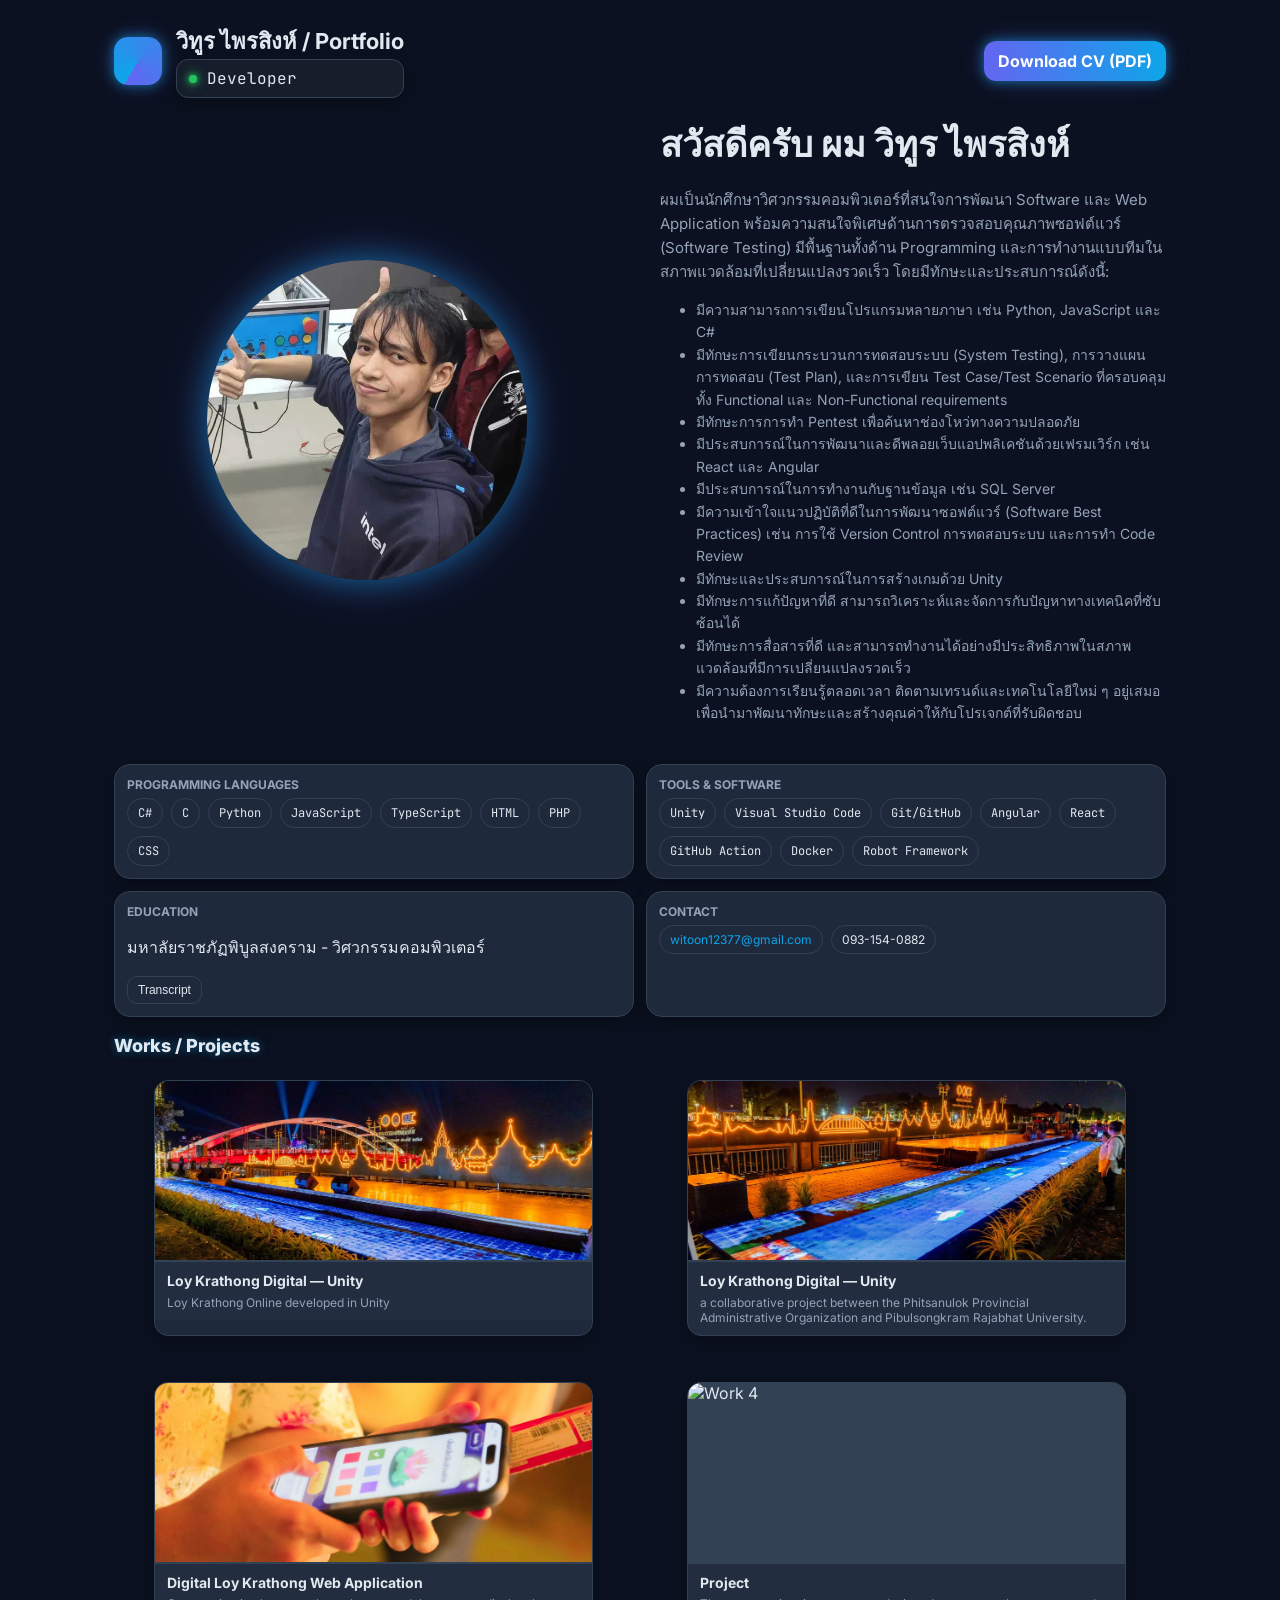
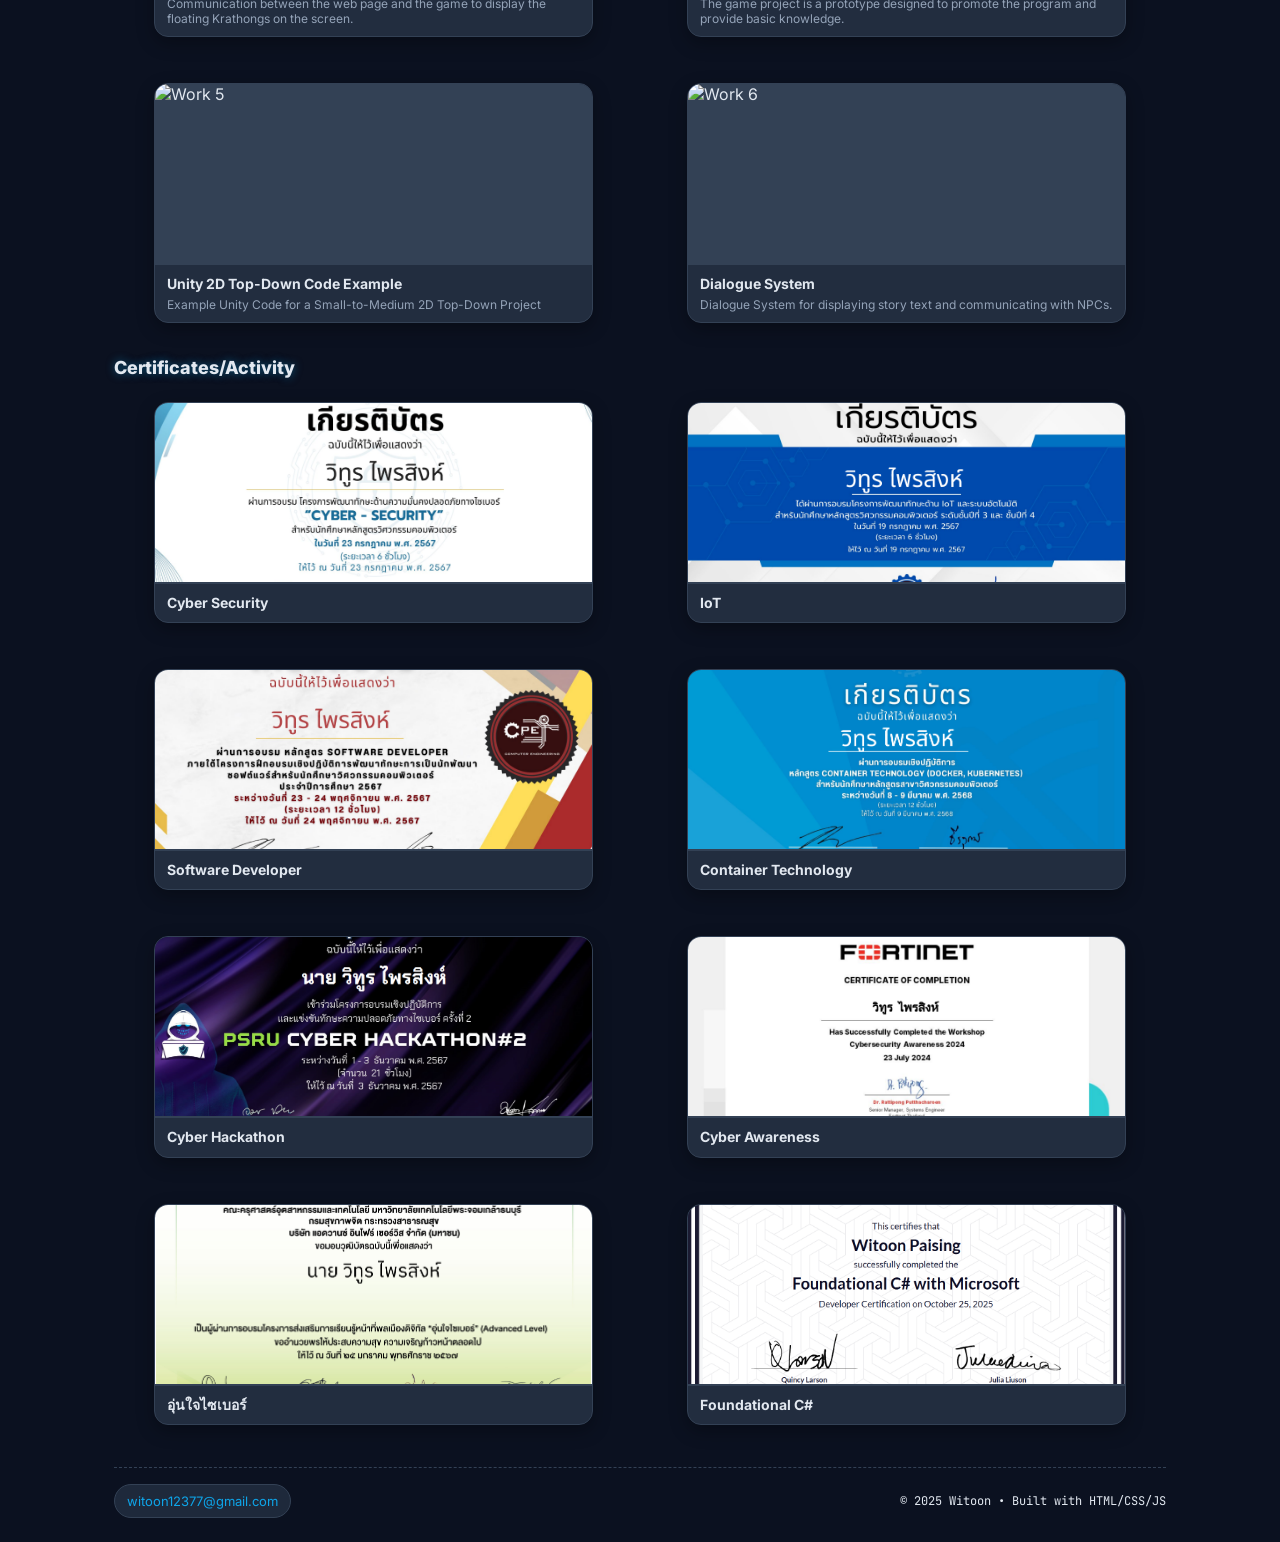
==== index.html @ d262a0a8 "WebUpdate" ====
<!doctype html>
<html lang="th">
<head>
  <meta charset="utf-8" />
  <meta name="viewport" content="width=device-width, initial-scale=1" />
  <title>Portfolio - Programmer</title>
  <meta name="description" content="Portfolio" />
  <meta property="og:type" content="website" />
  <meta name="theme-color" content="#0ea5e9" />

  <!-- Fonts -->
  <link rel="preconnect" href="https://fonts.googleapis.com">
  <link rel="preconnect" href="https://fonts.gstatic.com" crossorigin>
  <link href="https://fonts.googleapis.com/css2?family=Inter:wght@400;600;800&family=JetBrains+Mono:wght@400;600&family=Press+Start+2P&display=swap" rel="stylesheet">

  <style>
    :root{
      --bg:#0b1120; --text:#e2e8f0; --muted:#94a3b8; --panel:#1e293b; --stroke:#334155;
      --accent:#0ea5e9; --accent-2:#6366f1; --accent-3:#22c55e;
      --shadow:0 6px 18px rgba(0,0,0,.3);
      --glow:0 0 12px rgba(14,165,233,.6), 0 0 24px rgba(99,102,241,.3);
    }
    *{box-sizing:border-box}
    html,body{height:100%}
    body{margin:0; color:var(--text); font-family:Inter, system-ui, sans-serif; background:var(--bg)}
    a{color:var(--accent); text-decoration:none; transition:all .25s ease}
    a:hover{color:#fff; text-shadow:0 0 8px var(--accent)}
    .mono{font-family:"JetBrains Mono", monospace}
    .retro{font-family:"Press Start 2P", monospace}

    .wrap{max-width:1100px; margin:auto; padding:24px}
    header{display:flex; align-items:center; justify-content:space-between; gap:16px; margin-bottom:18px}
    .brand{display:flex; align-items:center; gap:14px}
    .logo{width:48px; height:48px; border-radius:14px; background:conic-gradient(from 210deg, var(--accent), var(--accent-2)); box-shadow:var(--glow); animation:rotate 6s linear infinite}
    @keyframes rotate{to{transform:rotate(1turn)}}
    h1{font-size:22px; margin:0}
    .btn-cta{display:inline-flex; align-items:center; gap:8px; background:linear-gradient(90deg, var(--accent-2), var(--accent)); color:#fff; font-weight:700; padding:10px 14px; border-radius:12px; border:none; box-shadow:var(--glow); transition:transform .2s ease, box-shadow .2s ease}
    .btn-cta:hover{transform:translateY(-2px); box-shadow:0 0 16px rgba(99,102,241,.8),0 0 24px rgba(14,165,233,.6)}
    .btn-ghost{background:transparent; border:1px solid var(--stroke); border-radius:10px; padding:6px 10px; font-size:12px; cursor:pointer; color:var(--text); transition:all .25s ease}
    .btn-ghost:hover{background:var(--accent); color:#fff; box-shadow:0 0 12px var(--accent)}

    .hud{display:flex; align-items:center; gap:10px; padding:8px 12px; border:1px solid var(--stroke); border-radius:12px; background:rgba(255,255,255,.05); box-shadow:var(--shadow)}
    .led{width:8px; height:8px; border-radius:50%; background:var(--accent-3); box-shadow:0 0 6px var(--accent-3),0 0 12px var(--accent-3); animation:blink 1.5s infinite alternate}
    @keyframes blink{0%{opacity:.5}100%{opacity:1}}

    /* INTRO (รูปซ้าย-ข้อความขวา) */
    .intro-section{display:flex; align-items:center; justify-content:space-between; flex-wrap:wrap; gap:40px; margin-bottom:40px}
    .intro{flex:1; display:flex; justify-content:center}
    .intro-photo{width:320px; height:320px; border-radius:50%; object-fit:cover; box-shadow:0 0 30px rgba(14,165,233,.5), 0 0 60px rgba(99,102,241,.3)}
    .intro-text{flex:1; min-width:300px}
    .intro-text h2{font-size:36px; margin:0}
    .intro-text .role{font-size:22px; font-weight:700; color:var(--accent); margin:8px 0 16px}
    .intro-text p{font-size:15px; color:var(--muted); line-height:1.6}
    .intro-text ul{margin:8px 0 0 18px; padding-left:18px; font-size:14px; color:var(--muted); line-height:1.6}
    .buttons{margin-top:20px; display:flex; gap:12px}

    /* BIO CARDS — ใช้ 2 คอลัมน์เพื่อให้ Education คู่กับ Contact */
    .bio{margin:10px 0 16px; display:grid; gap:14px}
    .grid-info{display:grid; grid-template-columns:repeat(2,1fr); gap:12px}
    .card{background:var(--panel); border:1px solid var(--stroke); border-radius:16px; padding:12px; box-shadow:var(--shadow); transition:all .25s ease}
    .card:hover{box-shadow:0 0 12px rgba(14,165,233,.5); transform:translateY(-2px)}
    .card h3{margin:0 0 6px; font-size:12px; color:var(--muted); text-transform:uppercase}
    .chips{display:flex; flex-wrap:wrap; gap:8px}
    .chip{background:#1e293b; border:1px solid var(--stroke); padding:6px 10px; border-radius:999px; font-size:12px; transition:all .25s ease}
    .chip:hover{background:var(--accent); color:#fff; box-shadow:0 0 10px var(--accent)}

    .section-title{margin:18px 0 8px; font-size:18px; font-weight:800; text-shadow:0 0 8px rgba(14,165,233,.5)}
    .section-sub{margin:-4px 0 10px; color:var(--muted); font-size:13px}

    /* Gallery */
    .gallery-grid{display:grid; grid-template-columns:repeat(2,1fr); gap:14px}
    .item{background:var(--panel); border:1px solid var(--stroke); border-radius:14px; overflow:hidden; box-shadow:var(--shadow); position:relative; transition:all .25s ease}
    .item:hover{box-shadow:0 0 16px rgba(99,102,241,.5)}
    .thumb{position:relative; height:180px; background:#334155; overflow:hidden; border-bottom:1px solid var(--stroke)}
    .thumb img{width:100%; height:100%; object-fit:cover; display:block; transition:transform .25s ease, filter .25s ease}
    .item:hover .thumb img{transform:scale(1.05); filter:brightness(1.1)}
    figcaption.caption{padding:10px 12px; border-top:1px solid var(--stroke); background:rgba(255,255,255,.02)}
    .cap-title{font-weight:700; font-size:14px; line-height:1.3}
    .cap-sub{font-size:12px; color:var(--muted); margin-top:4px}

    /* Lightbox */
    .lightbox{position:fixed; inset:0; background:rgba(0,0,0,.85); display:none; align-items:center; justify-content:center; padding:20px; z-index:40}
    .lightbox[aria-hidden="false"]{display:flex}
    .lightbox-dialog{max-width:min(1100px,94vw); max-height:90vh; background:#0f172a; border-radius:12px; overflow:hidden; box-shadow:0 0 30px rgba(99,102,241,.7), 0 0 60px rgba(14,165,233,.5); border:1px solid var(--stroke)}
    .lightbox-img{display:block; max-width:100%; max-height:84vh}
    .lightbox-head{display:flex; align-items:center; justify-content:space-between; gap:10px; padding:8px 12px; background:#1e293b; color:#e2e8f0}
    .lb-texts{display:flex; flex-direction:column; gap:2px}
    #lb-title{font-weight:800; font-size:14px}
    #lb-sub{font-size:12px; color:var(--muted)}
    .close-btn{background:#334155; color:#e2e8f0; border:none; border-radius:10px; padding:6px 10px; cursor:pointer; transition:all .25s ease}
    .close-btn:hover{background:var(--accent); box-shadow:0 0 12px var(--accent)}
    .lightbox-pdf{display:block; width:min(1100px,94vw); height:84vh; border:0; background:#0f172a}

    footer{margin-top:26px; display:flex; align-items:center; justify-content:space-between; gap:12px; border-top:1px dashed var(--stroke); padding-top:16px}
    .contact{display:flex; gap:12px; flex-wrap:wrap}
    .contact a{background:var(--panel); border:1px solid var(--stroke); padding:8px 12px; border-radius:999px; font-size:13px; transition:all .25s ease}
    .contact a:hover{background:var(--accent); color:#fff; box-shadow:0 0 10px var(--accent)}

    /* มือถือทั่วไป: ซ่อนโลโก้ + จัดกึ่งกลางทุกอย่าง */
    @media (max-width: 640px){
      .wrap{padding:20px}
      header{flex-direction:column; align-items:center; text-align:center; gap:12px}
      .brand{flex-direction:column; align-items:center; gap:8px}
      .logo{display:none}              /* ซ่อนโลโก้ */
      h1{font-size:20px; line-height:1.25; max-width:92%; word-break:break-word; text-align:center}
      .hud{justify-content:center; font-size:12px}
      .btn-cta{border-radius:10px; font-size:14px; padding:8px 14px; box-shadow:none}

      .intro-section{flex-direction:column; text-align:center}
      .intro-photo{width:240px; height:240px}

      .grid-info{grid-template-columns:1fr; justify-items:center}
      .card{width:100%; max-width:560px}
      .gallery-grid{grid-template-columns:1fr}
      footer{flex-direction:column; text-align:center}
    }

    /* มือถือจอเล็กมาก */
    @media (max-width: 480px){
      h1{font-size:18px}
      .intro-photo{width:220px; height:220px}
      .intro-text h2{font-size:30px}
      .intro-text .role{font-size:18px}
      .intro-text p{font-size:14px}
      .buttons{gap:10px; justify-content:center}
    }
  </style>
</head>

<body>
  <div class="wrap">
    <header>
      <div class="brand">
        <div class="logo" aria-hidden="true"></div>
        <div>
          <h1>วิทูร ไพรสิงห์ / <span class="retro" style="font-size:16px"></span> Portfolio</h1>
          <div class="hud mono"><span class="led"></span><span>Developer</span><span></span><span></span></div>
        </div>
      </div>
      <a class="btn-cta" href="images/Cv.pdf" download>Download CV (PDF)</a>
    </header>

    <!-- INTRO PROFILE -->
    <section class="intro-section">
      <div class="intro">
        <img src="images/Me.png" alt="Witoon" class="intro-photo">
      </div>
      <div class="intro-text">
        <h2>สวัสดีครับ ผม วิทูร ไพรสิงห์</h2>
        <p>ผมเป็นนักศึกษาวิศวกรรมคอมพิวเตอร์ที่สนใจการพัฒนา Software และ Web Application พร้อมความสนใจพิเศษด้านการตรวจสอบคุณภาพซอฟต์แวร์ (Software Testing) มีพื้นฐานทั้งด้าน Programming และการทำงานแบบทีมในสภาพแวดล้อมที่เปลี่ยนแปลงรวดเร็ว โดยมีทักษะและประสบการณ์ดังนี้:</p>
        <ul>
          <li>มีความสามารถการเขียนโปรแกรมหลายภาษา เช่น Python, JavaScript และ C#</li>
          <li>มีทักษะการเขียนกระบวนการทดสอบระบบ (System Testing), การวางแผนการทดสอบ (Test Plan), และการเขียน Test Case/Test Scenario ที่ครอบคลุมทั้ง Functional และ Non-Functional requirements</li>
          <li>มีทักษะการการทำ Pentest เพื่อค้นหาช่องโหว่ทางความปลอดภัย</li>
          <li>มีประสบการณ์ในการพัฒนาและดีพลอยเว็บแอปพลิเคชันด้วยเฟรมเวิร์ก เช่น React และ Angular</li>
          <li>มีประสบการณ์ในการทำงานกับฐานข้อมูล เช่น SQL Server</li>
          <li>มีความเข้าใจแนวปฏิบัติที่ดีในการพัฒนาซอฟต์แวร์ (Software Best Practices) เช่น การใช้ Version Control การทดสอบระบบ และการทำ Code Review</li>
          <li>มีทักษะและประสบการณ์ในการสร้างเกมด้วย Unity</li>
          <li>มีทักษะการแก้ปัญหาที่ดี สามารถวิเคราะห์และจัดการกับปัญหาทางเทคนิคที่ซับซ้อนได้</li>
          <li>มีทักษะการสื่อสารที่ดี และสามารถทำงานได้อย่างมีประสิทธิภาพในสภาพแวดล้อมที่มีการเปลี่ยนแปลงรวดเร็ว</li>
          <li>มีความต้องการเรียนรู้ตลอดเวลา ติดตามเทรนด์และเทคโนโลยีใหม่ ๆ อยู่เสมอ เพื่อนำมาพัฒนาทักษะและสร้างคุณค่าให้กับโปรเจกต์ที่รับผิดชอบ</li>
        </ul>
      </div>
    </section>

    <!-- BIO CARDS -->
    <section class="bio">
      <div class="grid-info">
        <div class="card">
          <h3>Programming Languages</h3>
          <div class="chips mono">
            <span class="chip">C#</span>
            <span class="chip">C</span>
            <span class="chip">Python</span>
            <span class="chip">JavaScript</span>
            <span class="chip">TypeScript</span>
            <span class="chip">HTML</span>
            <span class="chip">PHP</span>
            <span class="chip">CSS</span>
          </div>
        </div>

        <div class="card">
          <h3>Tools & Software</h3>
          <div class="chips mono">
            <span class="chip">Unity</span>
            <span class="chip">Visual Studio Code</span>
            <span class="chip">Git/GitHub</span>
            <span class="chip">Angular</span>
            <span class="chip">React</span>
            <span class="chip">GitHub Action</span>
            <span class="chip">Docker</span>
            <span class="chip">Robot Framework</span>
          </div>
        </div>
        <!-- Education วางก่อน Contact เพื่อให้จับคู่กันใน grid 2 คอลัมน์ -->
        <div class="card">
          <h3>Education</h3>
          <p class="muted">มหาลัยราชภัฏพิบูลสงคราม - วิศวกรรมคอมพิวเตอร์</p>
          <div class="chips"><button class="btn-ghost" data-grade>Transcript</button></div>
        </div>

        <div class="card">
          <h3>Contact</h3>
          <div class="chips">
            <a class="chip" href="mailto:witoon12377@gmail.com">witoon12377@gmail.com</a>
            <span class="chip">093-154-0882</span>
          </div>
        </div>
      </div>
    </section>

    <!-- WORKS -->
    <h2 class="section-title">Works / Projects</h2>
    <section class="gallery-grid" id="works">
      <figure class="item">
        <div class="thumb"><img src="images/work-01.jpg" alt="Work 1"/></div>
        <figcaption class="caption">
          <div class="cap-title">Loy Krathong Digital — Unity</div>
          <div class="cap-sub">Loy Krathong Online developed in Unity</div>
        </figcaption>
      </figure>
      <figure class="item">
        <div class="thumb"><img src="images/work-02.jpg" alt="Work 2"/></div>
        <figcaption class="caption">
          <div class="cap-title">Loy Krathong Digital — Unity</div>
          <div class="cap-sub">a collaborative project between the Phitsanulok Provincial Administrative Organization and Pibulsongkram Rajabhat University.</div>
        </figcaption>
      </figure>
      <figure class="item">
        <div class="thumb"><img src="images/work-03.jpg" alt="Work 3"/></div>
        <figcaption class="caption">
          <div class="cap-title">Digital Loy Krathong Web Application</div>
          <div class="cap-sub">Communication between the web page and the game to display the floating Krathongs on the screen.</div>
        </figcaption>
      </figure>
      <figure class="item">
        <div class="thumb"><img src="images/work-04.jpg" alt="Work 4"/></div>
        <figcaption class="caption">
          <div class="cap-title">Project</div>
          <div class="cap-sub">The game project is a prototype designed to promote the program and provide basic knowledge.</div>
        </figcaption>
      </figure>
      <figure class="item">
        <div class="thumb"><img src="images/work-05.jpg" alt="Work 5"/></div>
        <figcaption class="caption">
          <div class="cap-title">Unity 2D Top-Down Code Example</div>
          <div class="cap-sub">Example Unity Code for a Small-to-Medium 2D Top-Down Project</div>
        </figcaption>
      </figure>
      <figure class="item">
        <div class="thumb"><img src="images/work-06.jpg" alt="Work 6"/></div>
        <figcaption class="caption">
          <div class="cap-title">Dialogue System</div>
          <div class="cap-sub">Dialogue System for displaying story text and communicating with NPCs.</div>
        </figcaption>
      </figure>
    </section>

    <!-- CERTS -->
    <h2 class="section-title">Certificates/Activity</h2>
    <section class="gallery-grid" id="certs">
      <figure class="item"><div class="thumb"><img src="images/Certifi/certifiCyber.png" alt="cert 1"/></div><figcaption class="caption"><div class="cap-title">Cyber Security</div></figcaption></figure>
      <figure class="item"><div class="thumb"><img src="images/Certifi/certifiIot.png" alt="cert 2"/></div><figcaption class="caption"><div class="cap-title">IoT</div></figcaption></figure>
      <figure class="item"><div class="thumb"><img src="images/Certifi/certifiDev.png" alt="cert 3"/></div><figcaption class="caption"><div class="cap-title">Software Developer</div></figcaption></figure>
      <figure class="item"><div class="thumb"><img src="images/Certifi/certifiDocker.png" alt="cert 4"/></div><figcaption class="caption"><div class="cap-title">Container Technology</div></figcaption></figure>
      <figure class="item"><div class="thumb"><img src="images/Certifi/certifiHack.png" alt="cert 5"/></div><figcaption class="caption"><div class="cap-title">Cyber Hackathon</div></figcaption></figure>
      <figure class="item"><div class="thumb"><img src="images/Certifi/certifiFortinet.png" alt="cert 6"/></div><figcaption class="caption"><div class="cap-title">Cyber Awareness</div></figcaption></figure>
      <figure class="item"><div class="thumb"><img src="images/Certifi/certificateAis.jpg" alt="cert 7"/></div><figcaption class="caption"><div class="cap-title">อุ่นใจไซเบอร์</div></figcaption></figure>
      <figure class="item"><div class="thumb"><img src="images/Certifi/Foundationalcs.png" alt="cert 8"/></div><figcaption class="caption"><div class="cap-title">Foundational C#</div></figcaption></figure>
    </section>

    <footer>
      <div class="contact">
        <a href="mailto:witoon12377@gmail.com">witoon12377@gmail.com</a>
      </div>
      <div class="mono" style="font-size:12px">© 2025 Witoon • Built with HTML/CSS/JS</div>
    </footer>
  </div>

  <!-- LIGHTBOX (รองรับรูปและ PDF) -->
  <div class="lightbox" id="lightbox" aria-hidden="true" role="dialog" aria-modal="true" aria-label="Preview dialog">
    <div class="lightbox-dialog">
      <div class="lightbox-head">
        <div class="lb-texts">
          <div id="lb-title"></div>
          <div id="lb-sub"></div>
        </div>
        <button class="close-btn" id="lb-close" aria-label="Close preview">Close</button>
      </div>

      <!-- แสดงรูป -->
      <img id="lb-img" class="lightbox-img" alt="ภาพขยาย" style="display:none"/>

      <!-- แสดง PDF -->
      <iframe id="lb-pdf" class="lightbox-pdf" title="PDF preview" style="display:none"></iframe>
    </div>
  </div>

  <script>
    const lb = document.getElementById('lightbox');
    const lbImg = document.getElementById('lb-img');
    const lbPdf = document.getElementById('lb-pdf');
    const lbClose = document.getElementById('lb-close');
    const lbTitle = document.getElementById('lb-title');
    const lbSub = document.getElementById('lb-sub');

    function openLBImage(src, title = '', sub = '', alt = ''){
      lbImg.style.display = 'block';
      lbPdf.style.display = 'none';
      lbImg.src = src;
      lbImg.alt = alt || title || 'preview image';
      lbTitle.textContent = title;
      lbSub.textContent = sub;
      lb.setAttribute('aria-hidden','false');
      document.body.style.overflow='hidden';
      lbClose.focus();
    }

    function openLBPdf(pdfSrc, title = '', sub = ''){
      lbImg.style.display = 'none';
      lbPdf.style.display = 'block';
      lbPdf.src = `${pdfSrc}#navpanes=0&toolbar=1&view=FitH`;
      lbTitle.textContent = title;
      // lbSub.textContent = sub || 'เลื่อนเพื่ออ่าน • ใช้ปุ่มดาวน์โหลดจาก viewer ได้';
      lb.setAttribute('aria-hidden','false');
      document.body.style.overflow='hidden';
      lbClose.focus();
    }

    function closeLB(){
      lb.setAttribute('aria-hidden','true');
      lbImg.removeAttribute('src');
      lbPdf.removeAttribute('src');
      lbImg.style.display = 'none';
      lbPdf.style.display = 'none';
      lbTitle.textContent = '';
      lbSub.textContent = '';
      document.body.style.overflow='';
    }

    // คลิกภาพในแกลเลอรี -> เปิดรูป
    document.addEventListener('click', e => {
      const img = e.target.closest('.thumb img');
      if(img){
        e.preventDefault();
        const fig = img.closest('figure');
        const title = fig?.querySelector('.cap-title')?.textContent.trim() || img.alt || '';
        const sub = fig?.querySelector('.cap-sub')?.textContent.trim() || '';
        openLBImage(img.src, title, sub, img.alt);
        return;
      }

      // ปุ่ม Transcript -> เปิด PDF
      const btn = e.target.closest('[data-grade]');
      if(btn){
        e.preventDefault();
        const pdfPath = 'images/Grade.pdf';
        try{ openLBPdf(pdfPath, 'Transcript'); }
        catch{ window.open(pdfPath, '_blank'); }
        return;
      }
    });

    // ปิดด้วยคลิกพื้นหลัง/ปุ่ม/ESC
    lb.addEventListener('click', e => { if(e.target === lb) closeLB(); });
    lbClose.addEventListener('click', closeLB);
    window.addEventListener('keydown', e => { if(e.key === 'Escape' && lb.getAttribute('aria-hidden') === 'false') closeLB(); });
  </script>
</body>
</html>
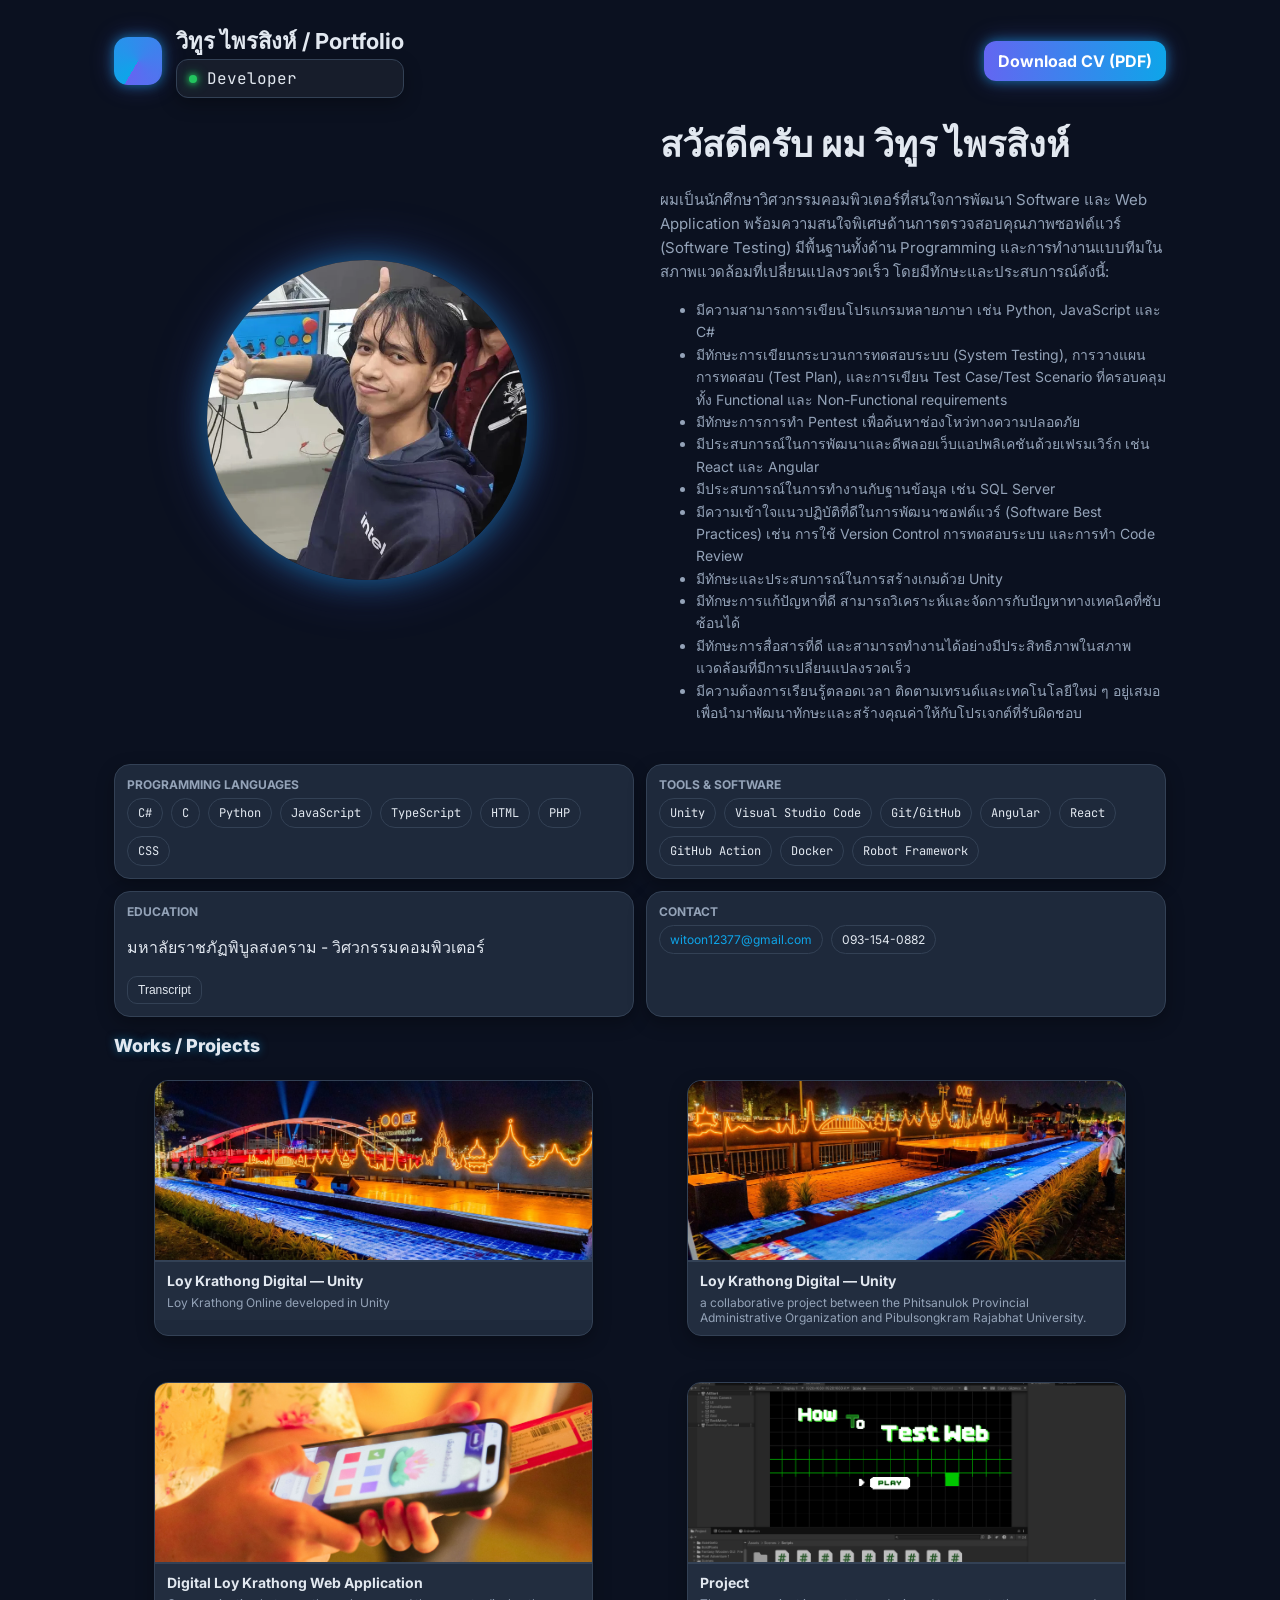
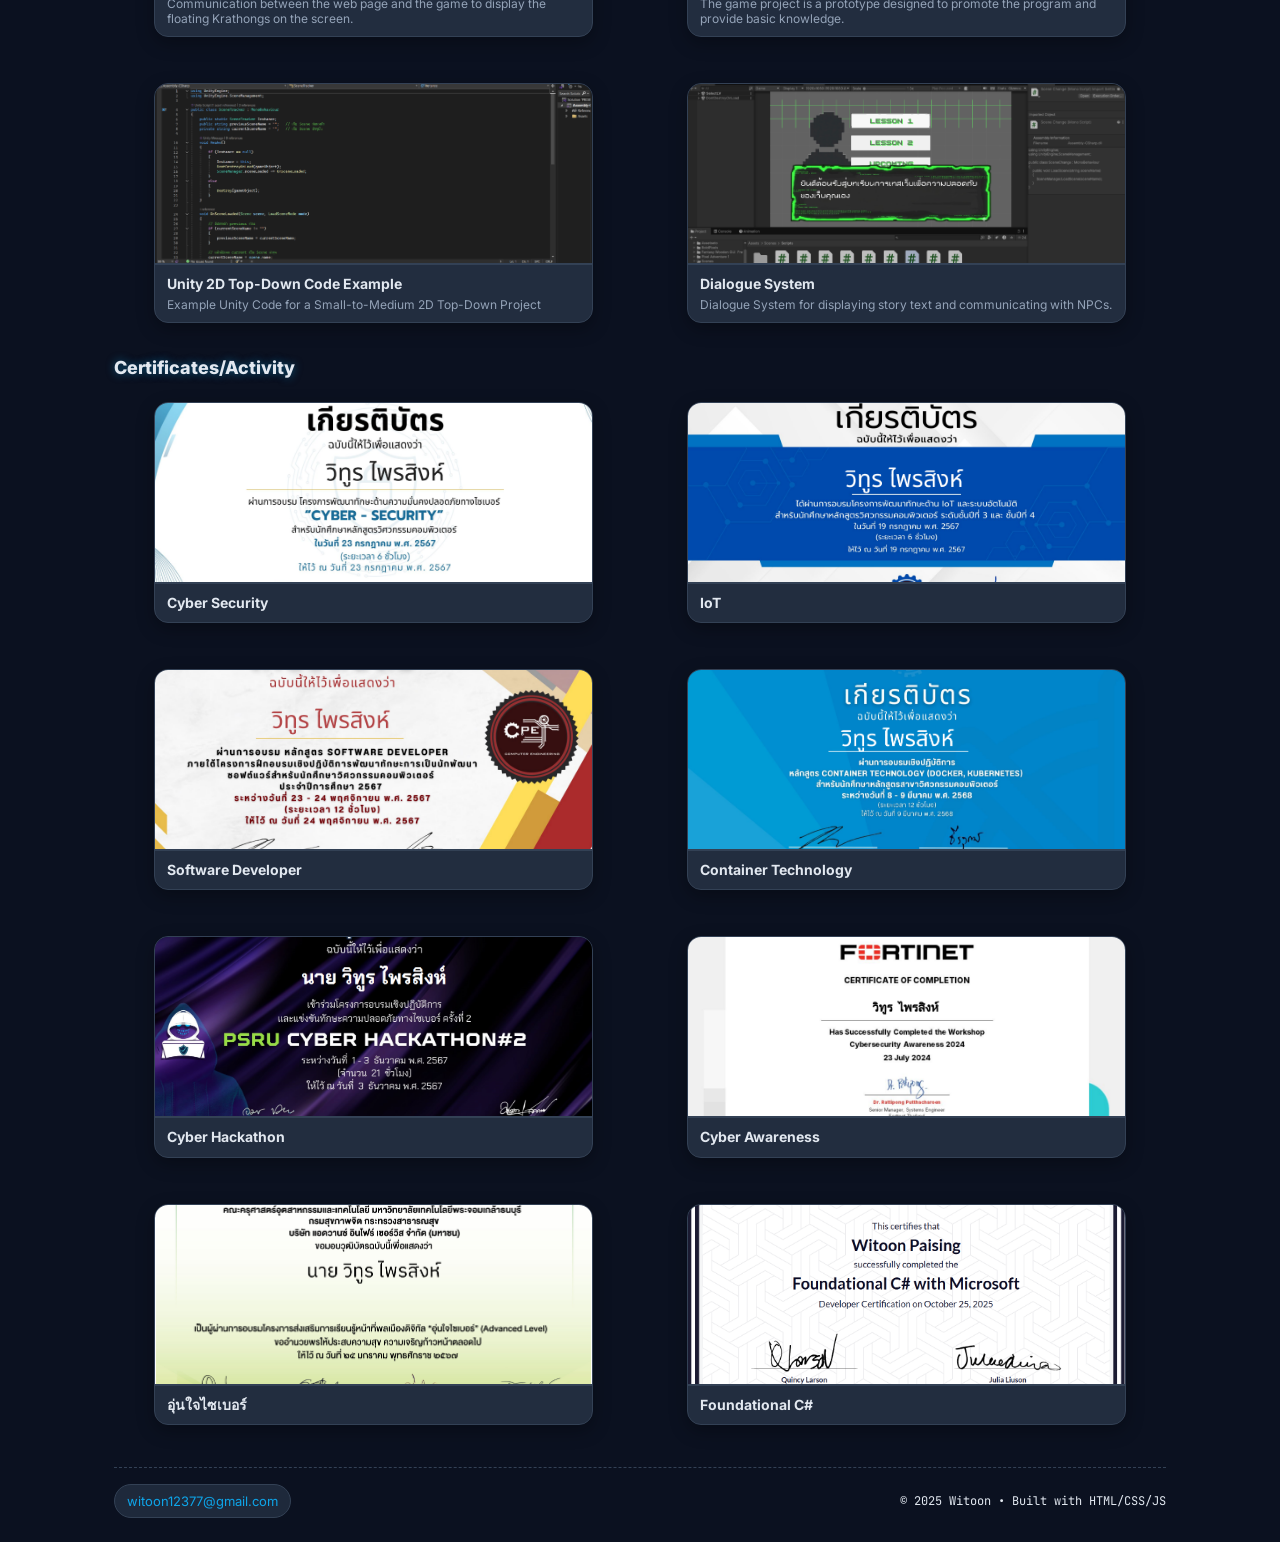
==== commit c389e9aa: "WebUpdate" ====
--- a/index.html
+++ b/index.html
@@ -235,21 +235,21 @@
         </figcaption>
       </figure>
       <figure class="item">
-        <div class="thumb"><img src="images/work-04.jpg" alt="Work 4"/></div>
+        <div class="thumb"><img src="images/work-04.png" alt="Work 4"/></div>
         <figcaption class="caption">
           <div class="cap-title">Project</div>
           <div class="cap-sub">The game project is a prototype designed to promote the program and provide basic knowledge.</div>
         </figcaption>
       </figure>
       <figure class="item">
-        <div class="thumb"><img src="images/work-05.jpg" alt="Work 5"/></div>
+        <div class="thumb"><img src="images/work-05.png" alt="Work 5"/></div>
         <figcaption class="caption">
           <div class="cap-title">Unity 2D Top-Down Code Example</div>
           <div class="cap-sub">Example Unity Code for a Small-to-Medium 2D Top-Down Project</div>
         </figcaption>
       </figure>
       <figure class="item">
-        <div class="thumb"><img src="images/work-06.jpg" alt="Work 6"/></div>
+        <div class="thumb"><img src="images/work-06.png" alt="Work 6"/></div>
         <figcaption class="caption">
           <div class="cap-title">Dialogue System</div>
           <div class="cap-sub">Dialogue System for displaying story text and communicating with NPCs.</div>
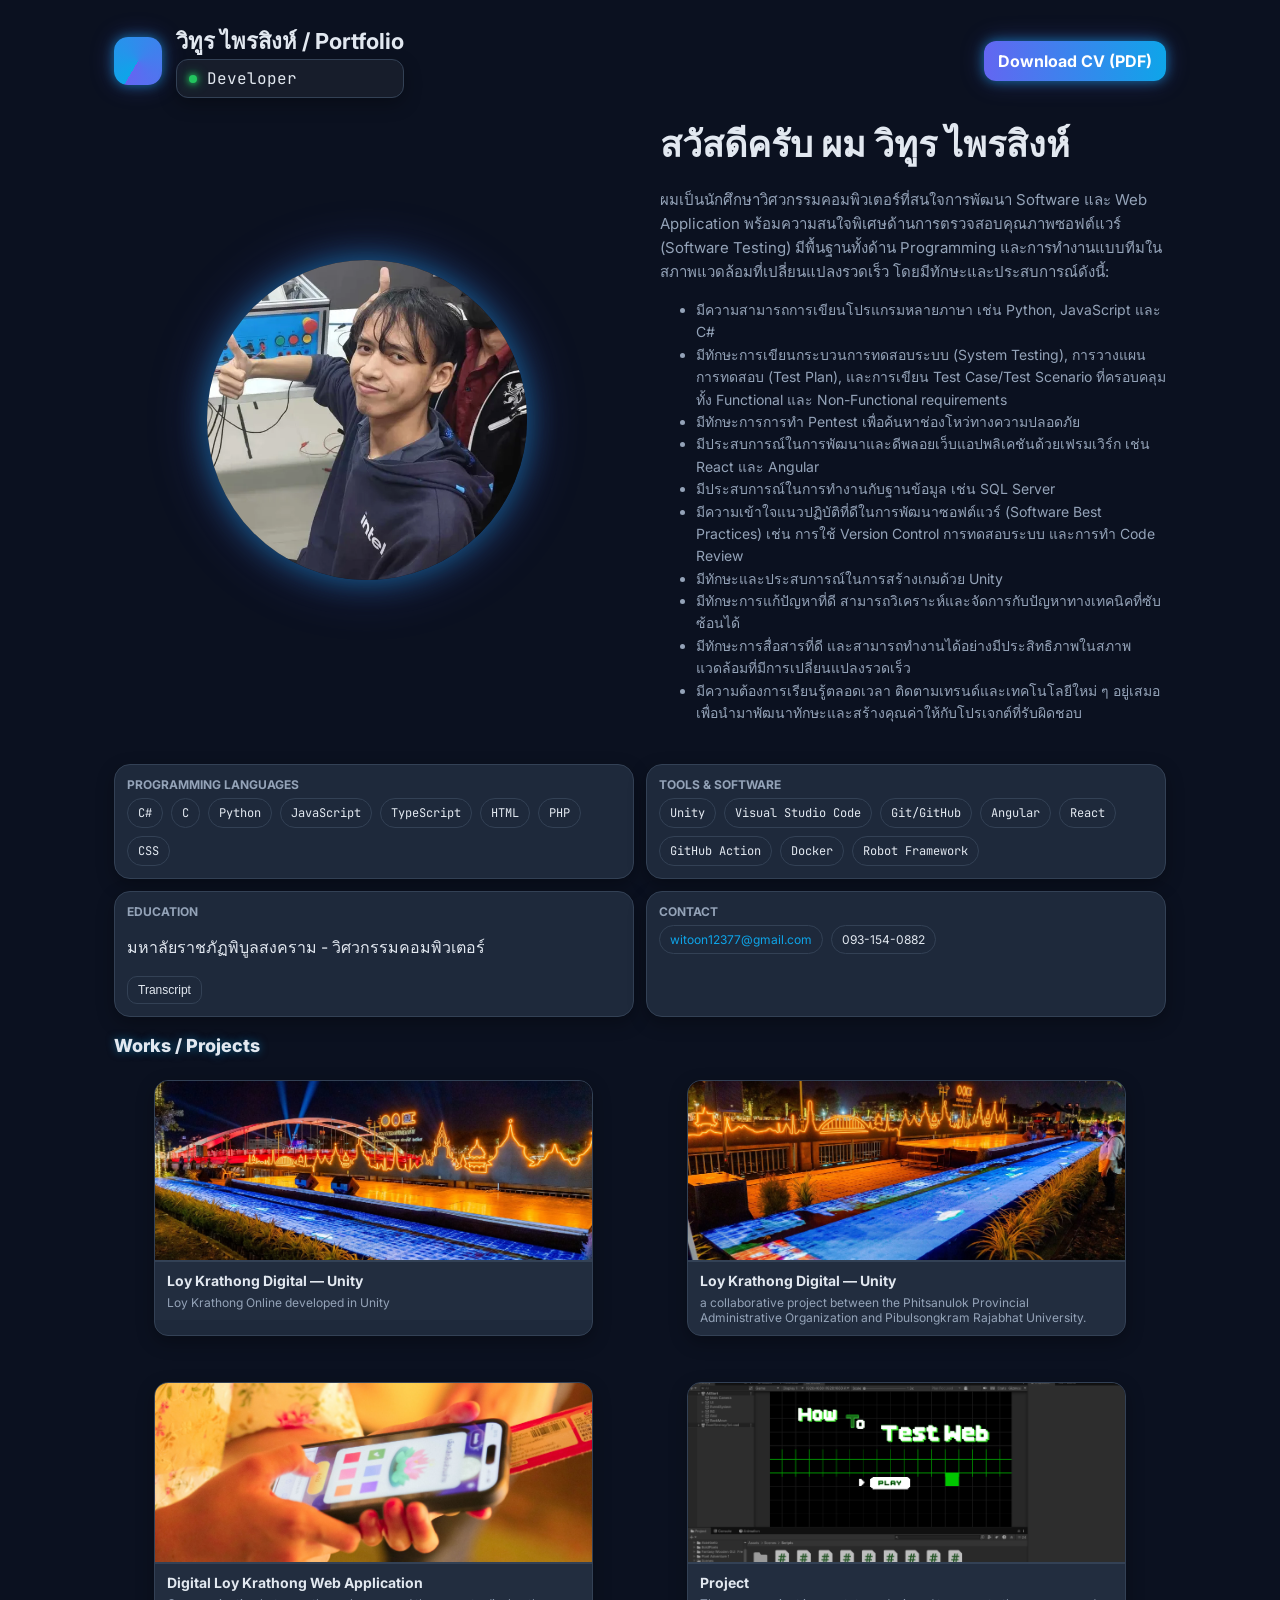
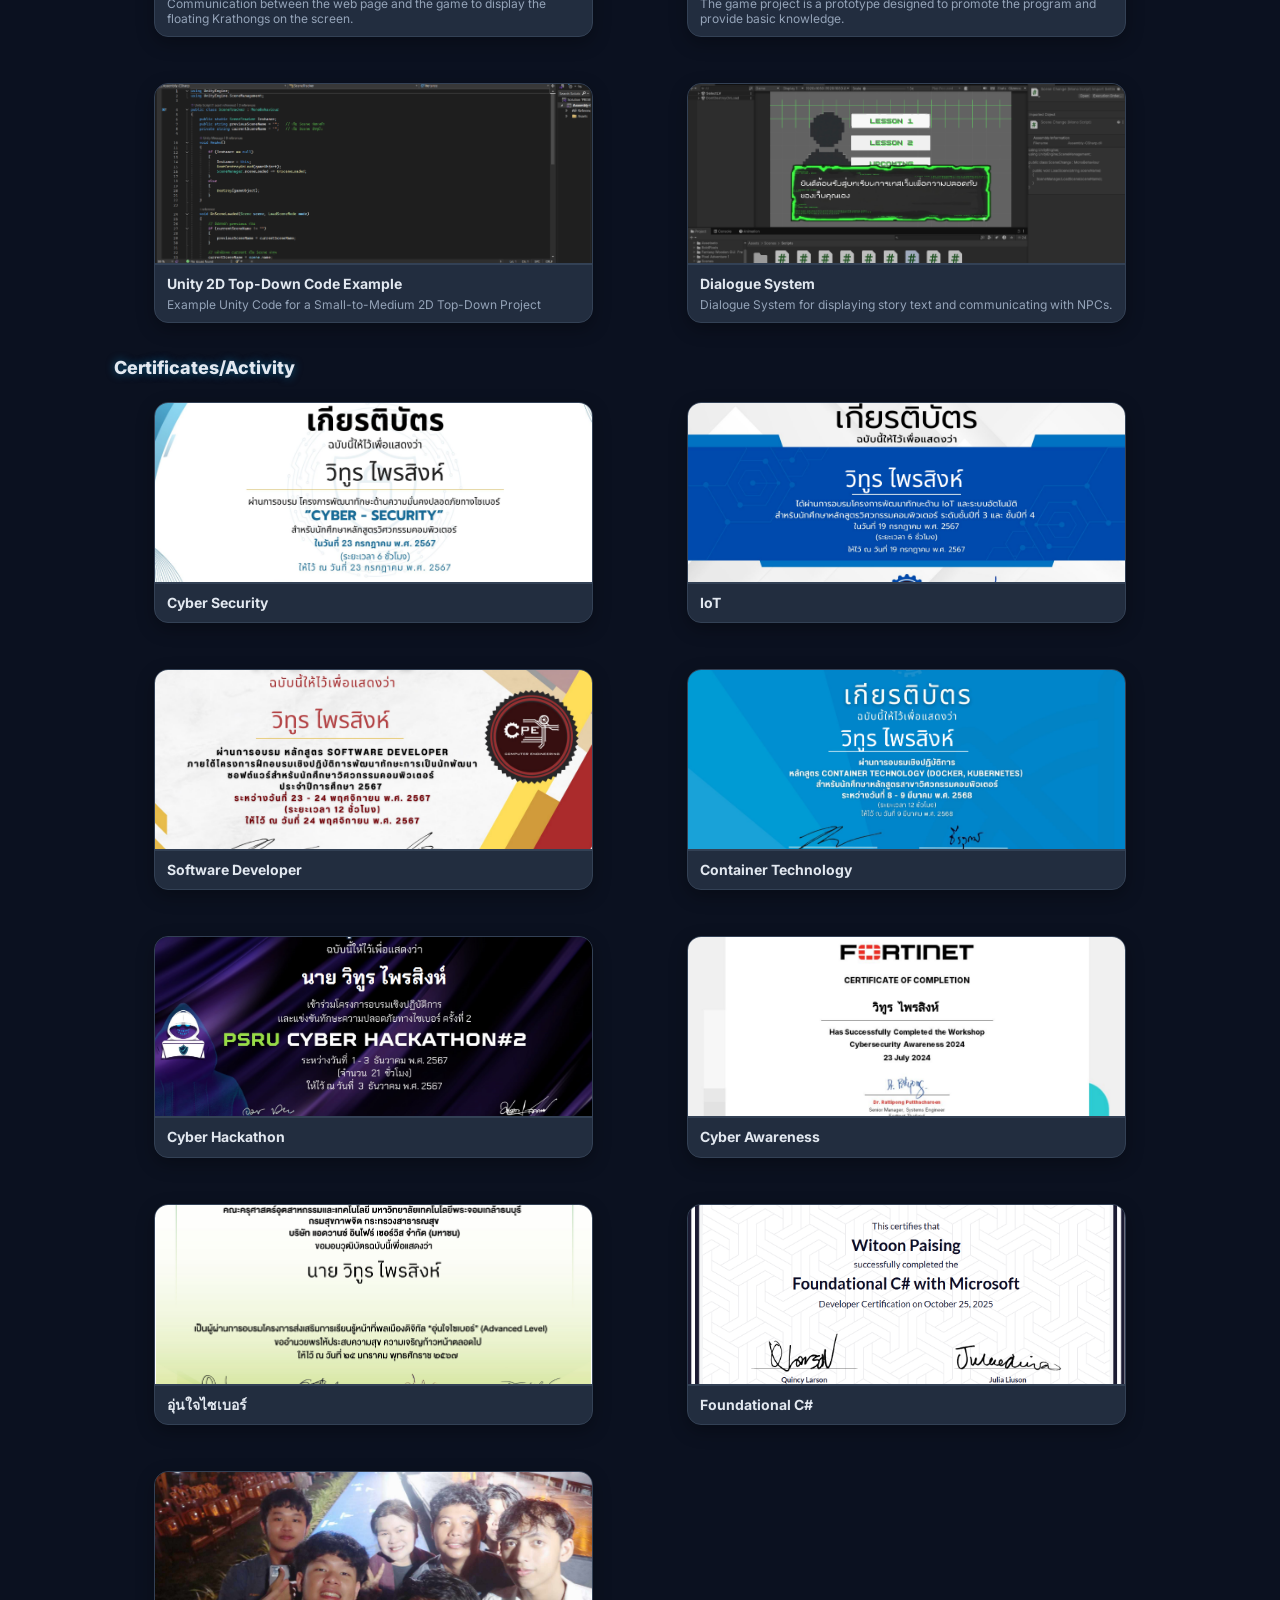
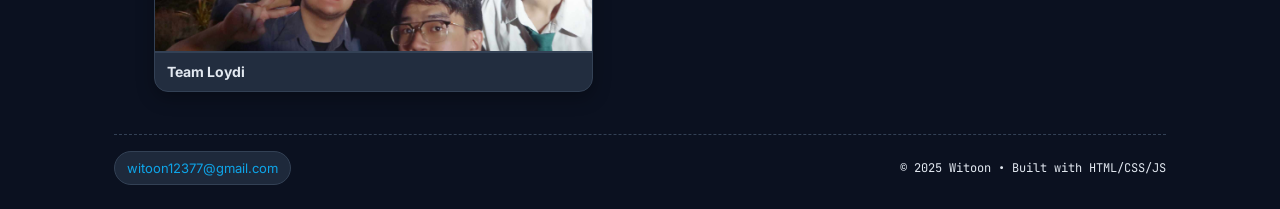
==== commit d2788f87: "WebUpdate" ====
--- a/index.html
+++ b/index.html
@@ -268,6 +268,7 @@
       <figure class="item"><div class="thumb"><img src="images/Certifi/certifiFortinet.png" alt="cert 6"/></div><figcaption class="caption"><div class="cap-title">Cyber Awareness</div></figcaption></figure>
       <figure class="item"><div class="thumb"><img src="images/Certifi/certificateAis.jpg" alt="cert 7"/></div><figcaption class="caption"><div class="cap-title">อุ่นใจไซเบอร์</div></figcaption></figure>
       <figure class="item"><div class="thumb"><img src="images/Certifi/Foundationalcs.png" alt="cert 8"/></div><figcaption class="caption"><div class="cap-title">Foundational C#</div></figcaption></figure>
+      <figure class="item"><div class="thumb"><img src="images/LOYDIFam.jpg" alt="cert 8"/></div><figcaption class="caption"><div class="cap-title">Team Loydi</div></figcaption></figure>
     </section>
 
     <footer>
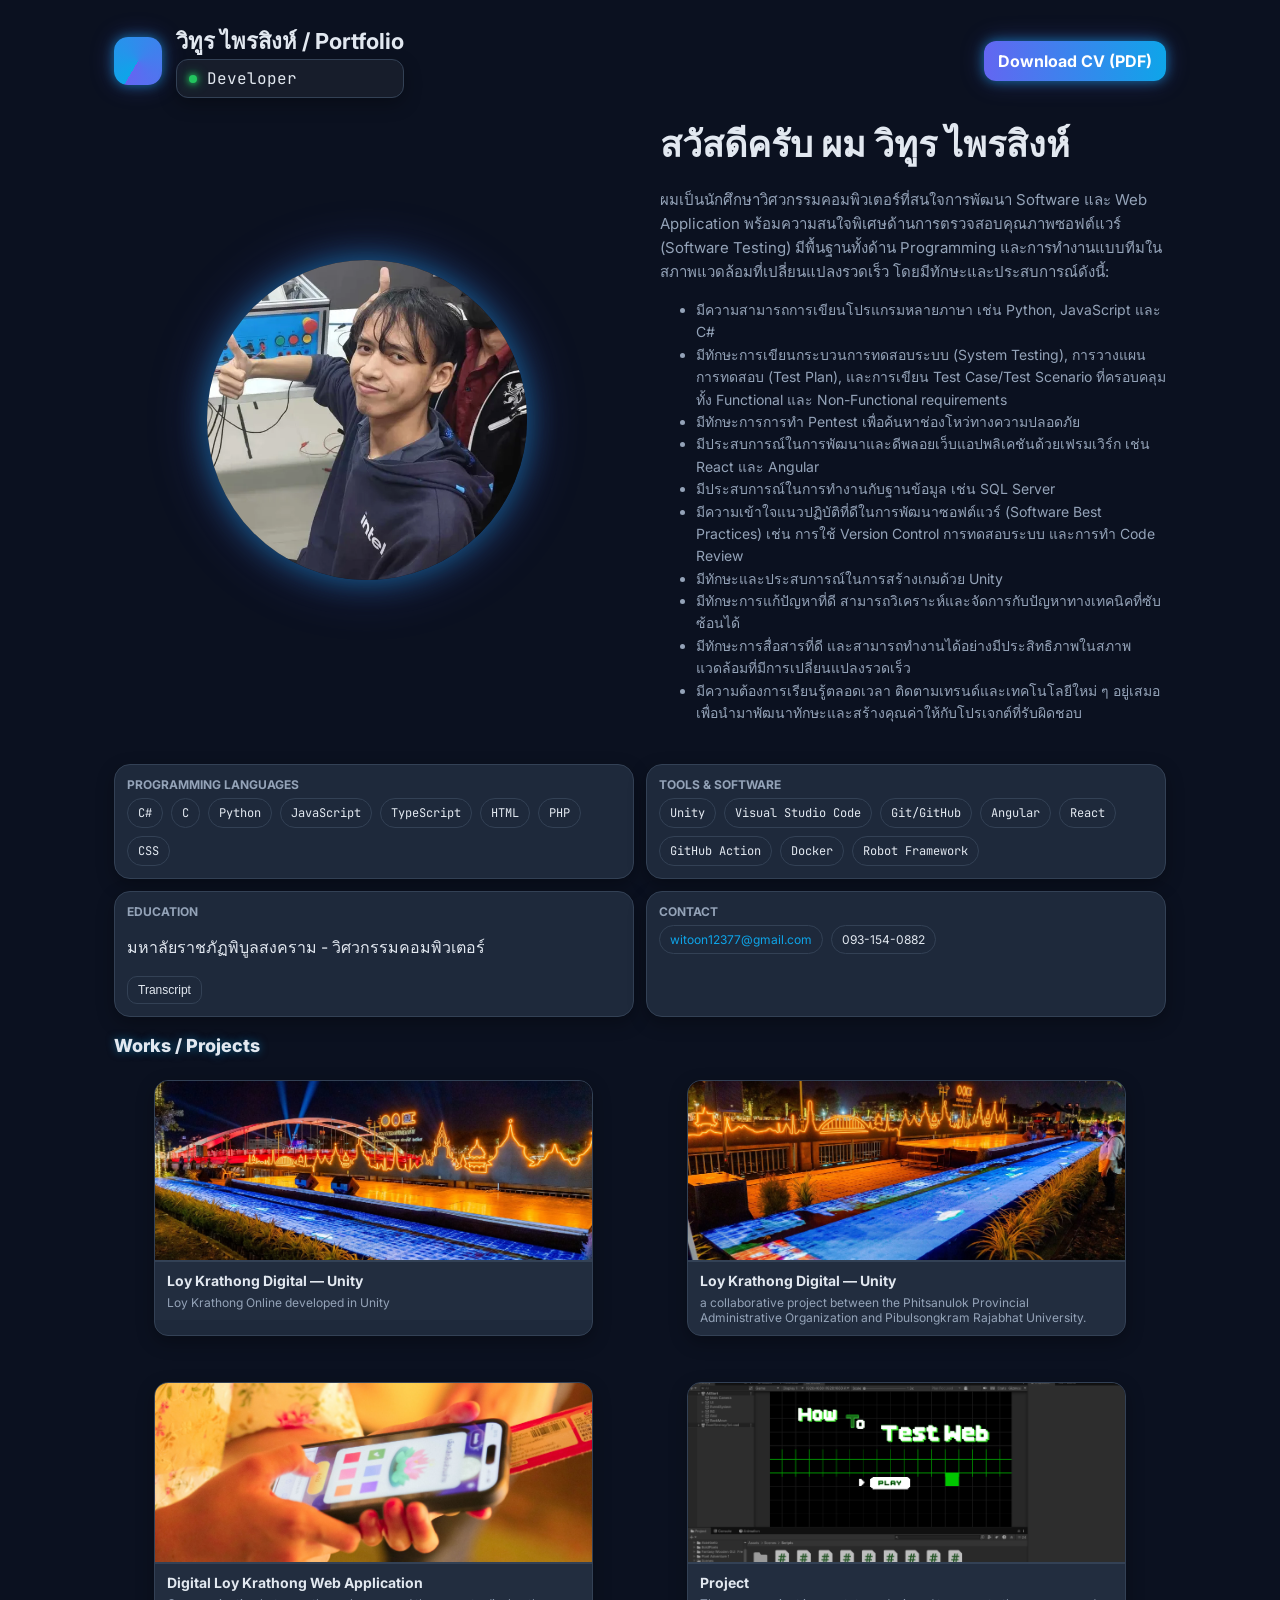
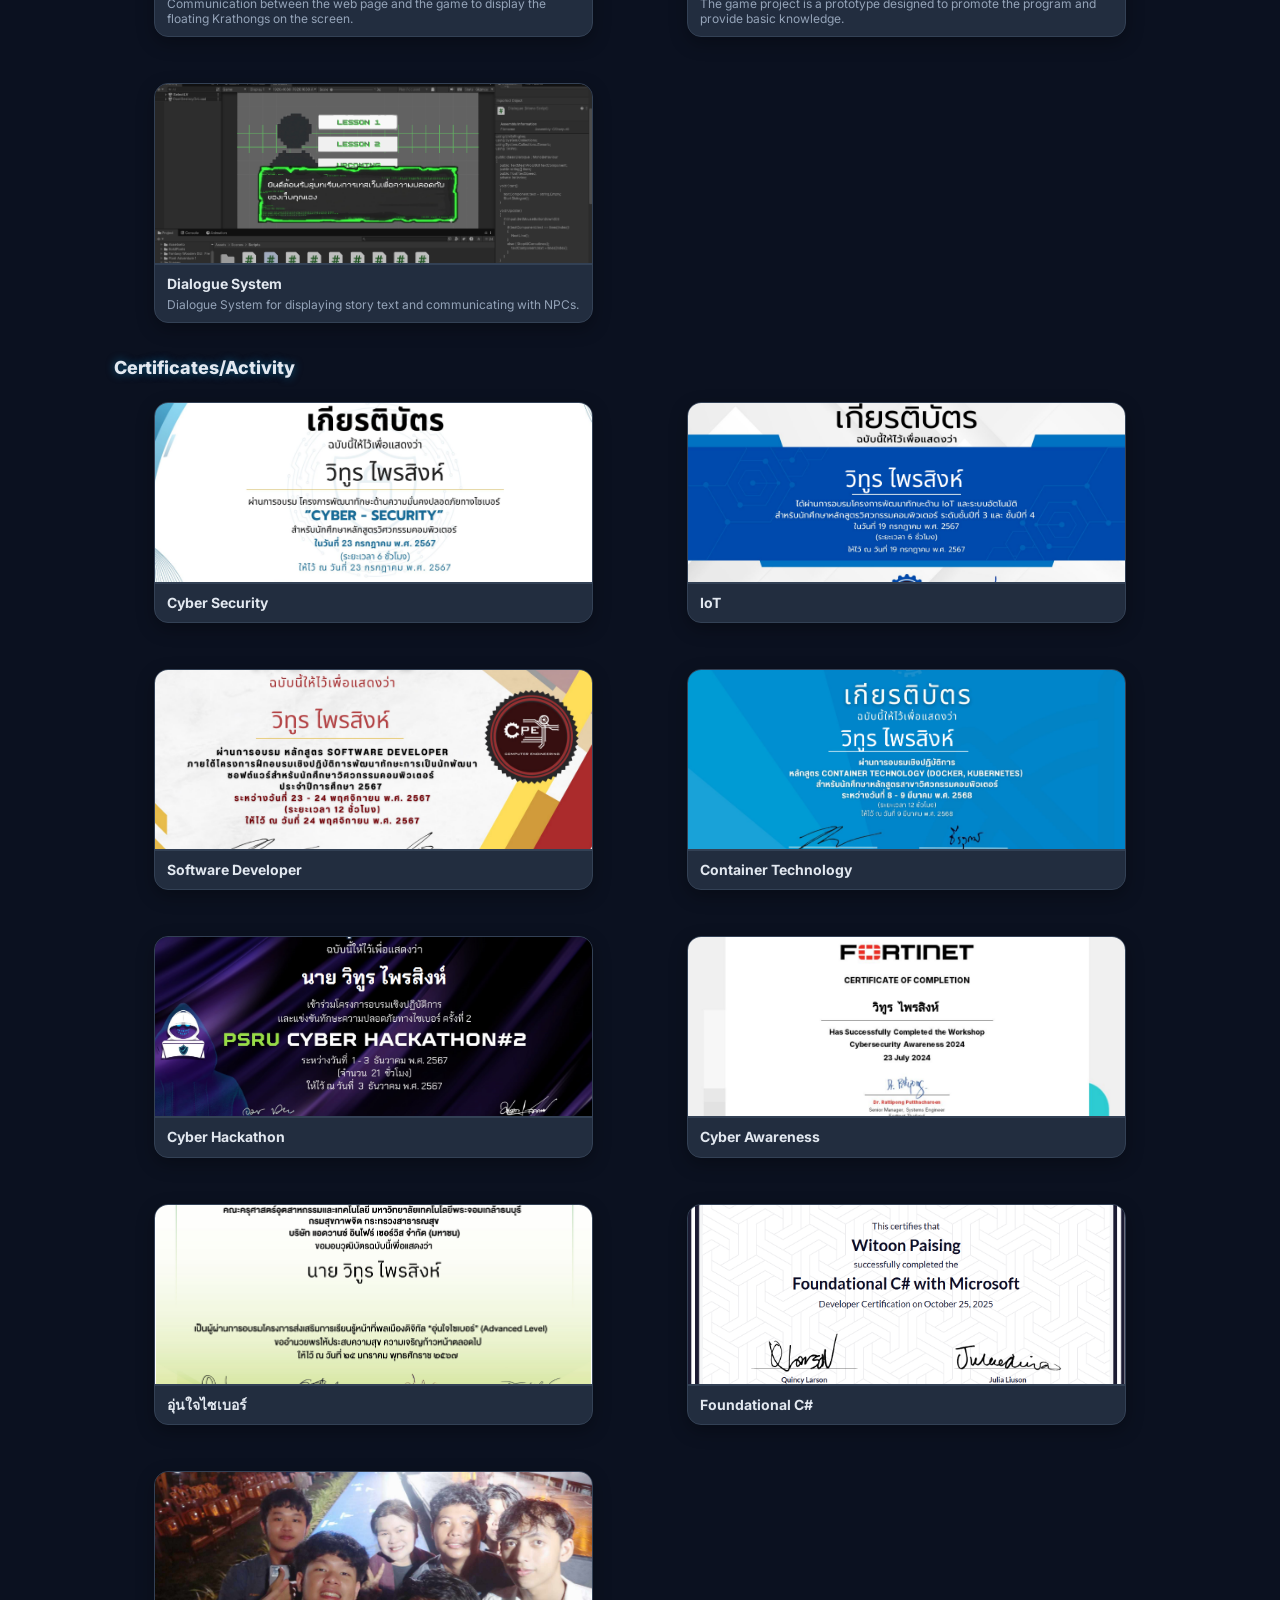
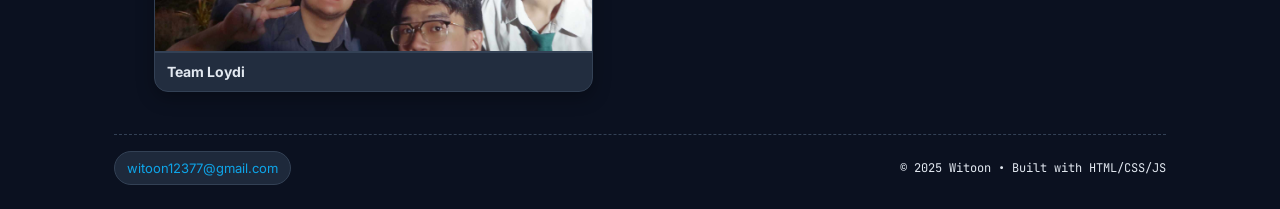
==== commit 939d7a1e: "WebUpdate" ====
--- a/index.html
+++ b/index.html
@@ -241,12 +241,12 @@
           <div class="cap-sub">The game project is a prototype designed to promote the program and provide basic knowledge.</div>
         </figcaption>
       </figure>
-      <figure class="item">
+      <!-- <figure class="item">
         <div class="thumb"><img src="images/work-05.png" alt="Work 5"/></div>
         <figcaption class="caption">
           <div class="cap-title">Unity 2D Top-Down Code Example</div>
           <div class="cap-sub">Example Unity Code for a Small-to-Medium 2D Top-Down Project</div>
-        </figcaption>
+        </figcaption> -->
       </figure>
       <figure class="item">
         <div class="thumb"><img src="images/work-06.png" alt="Work 6"/></div>
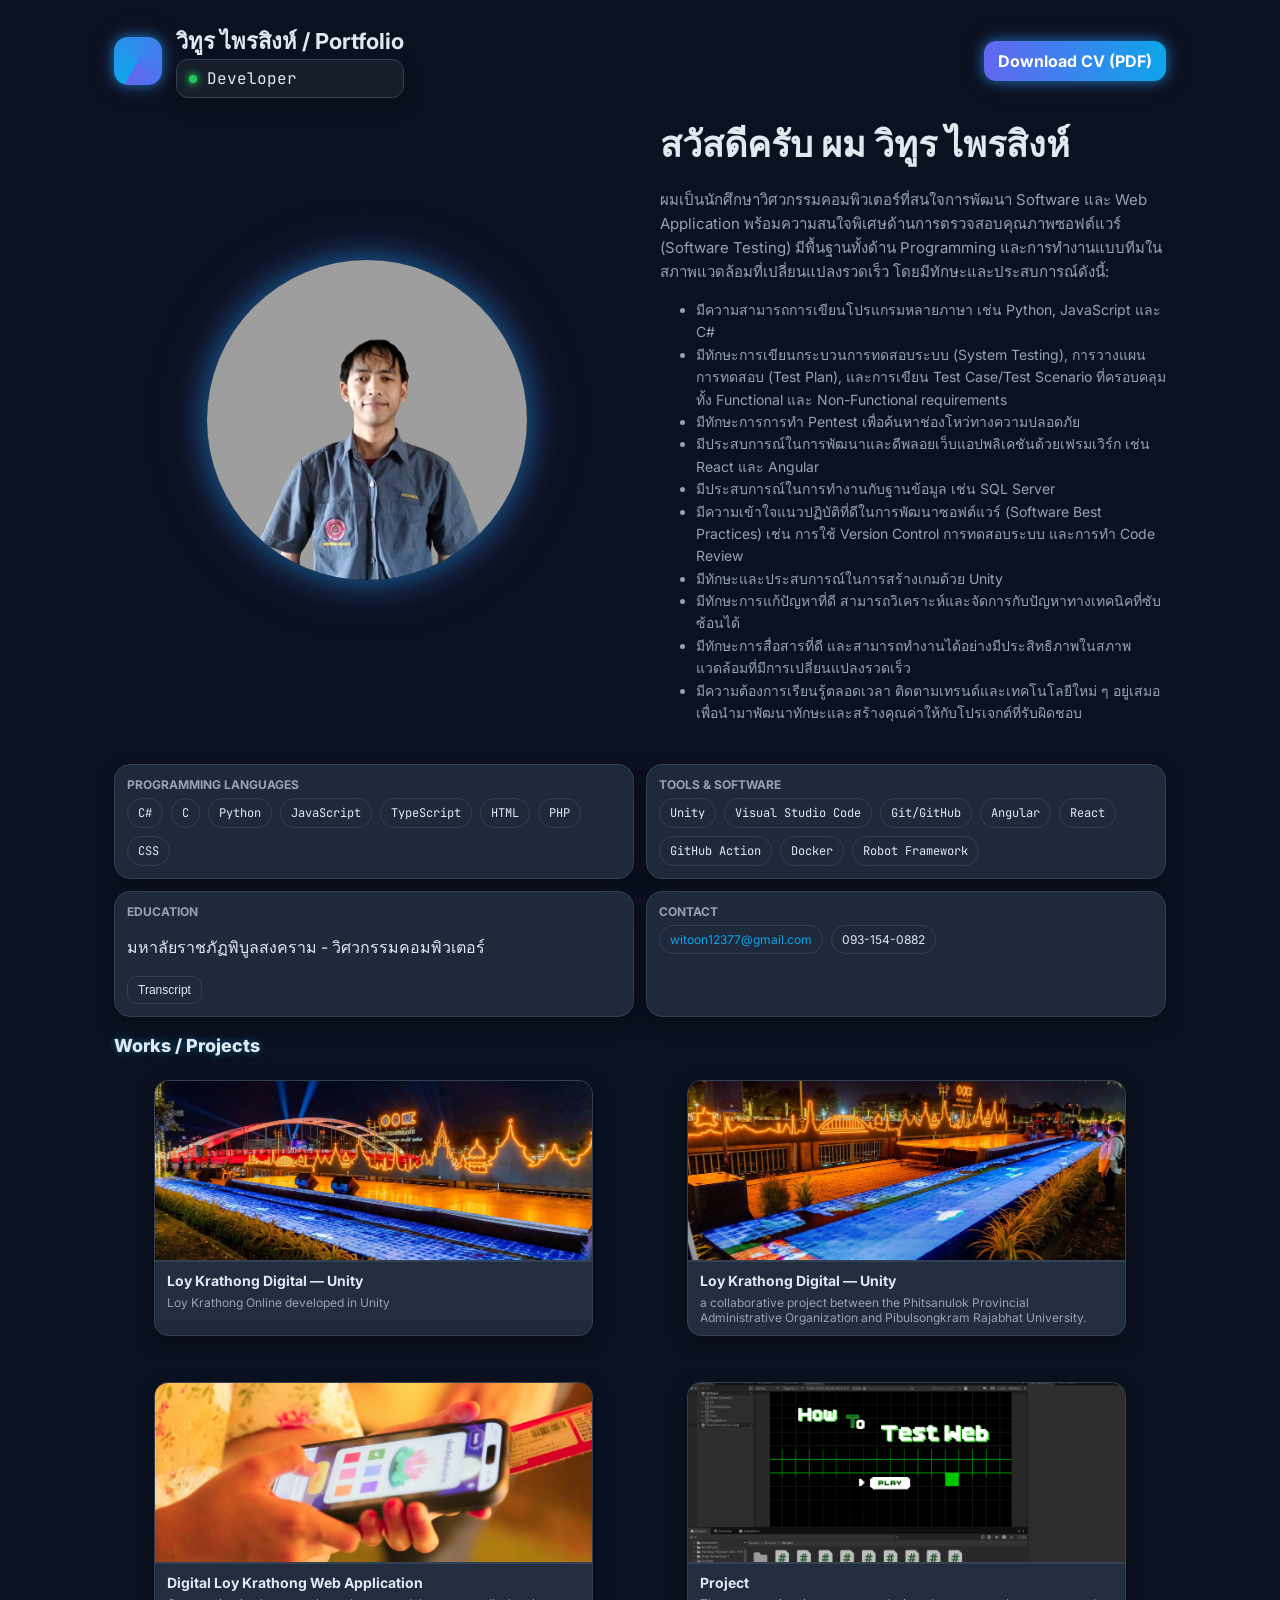
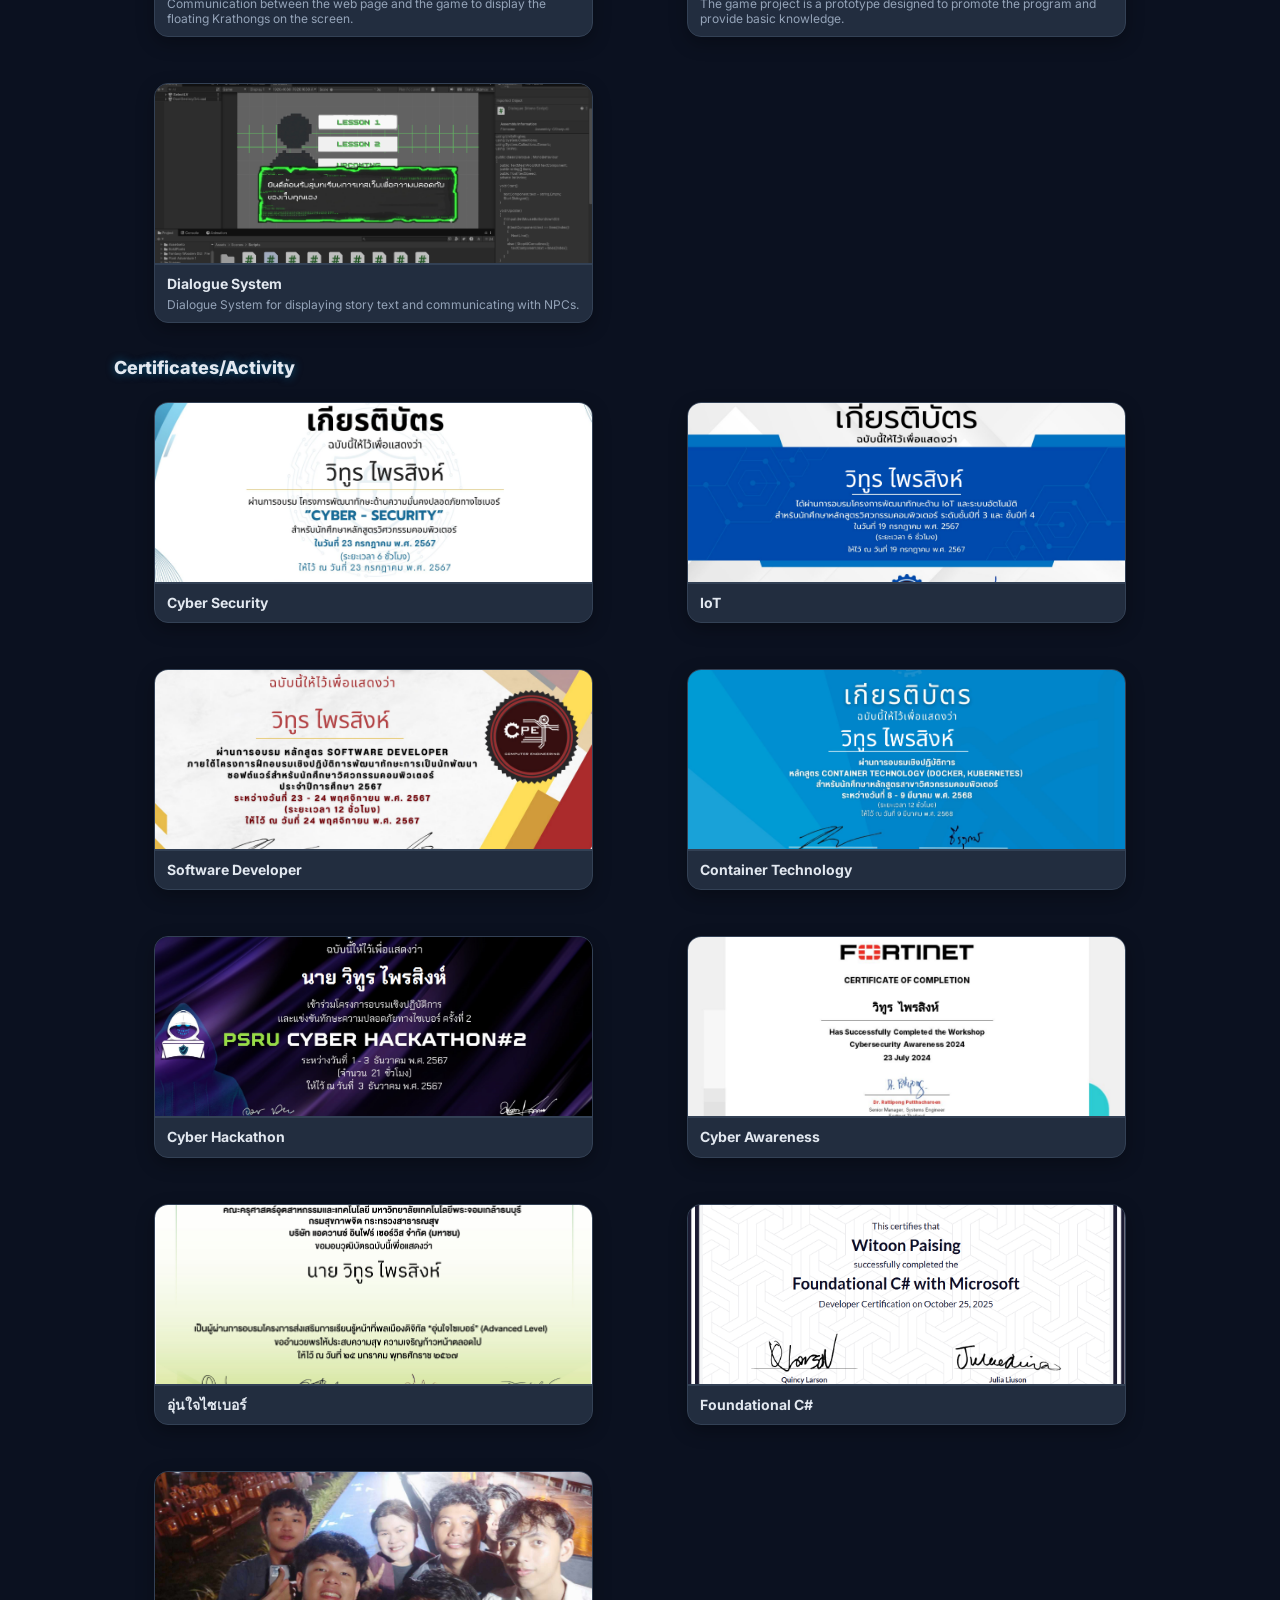
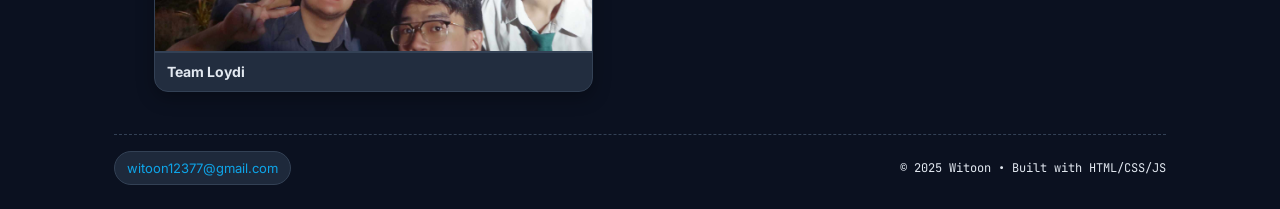
==== commit 9d2e8966: "WebUpdate" ====
--- a/index.html
+++ b/index.html
@@ -143,7 +143,7 @@
     <!-- INTRO PROFILE -->
     <section class="intro-section">
       <div class="intro">
-        <img src="images/Me.png" alt="Witoon" class="intro-photo">
+        <img src="images/Profile1.png" alt="Witoon" class="intro-photo">
       </div>
       <div class="intro-text">
         <h2>สวัสดีครับ ผม วิทูร ไพรสิงห์</h2>
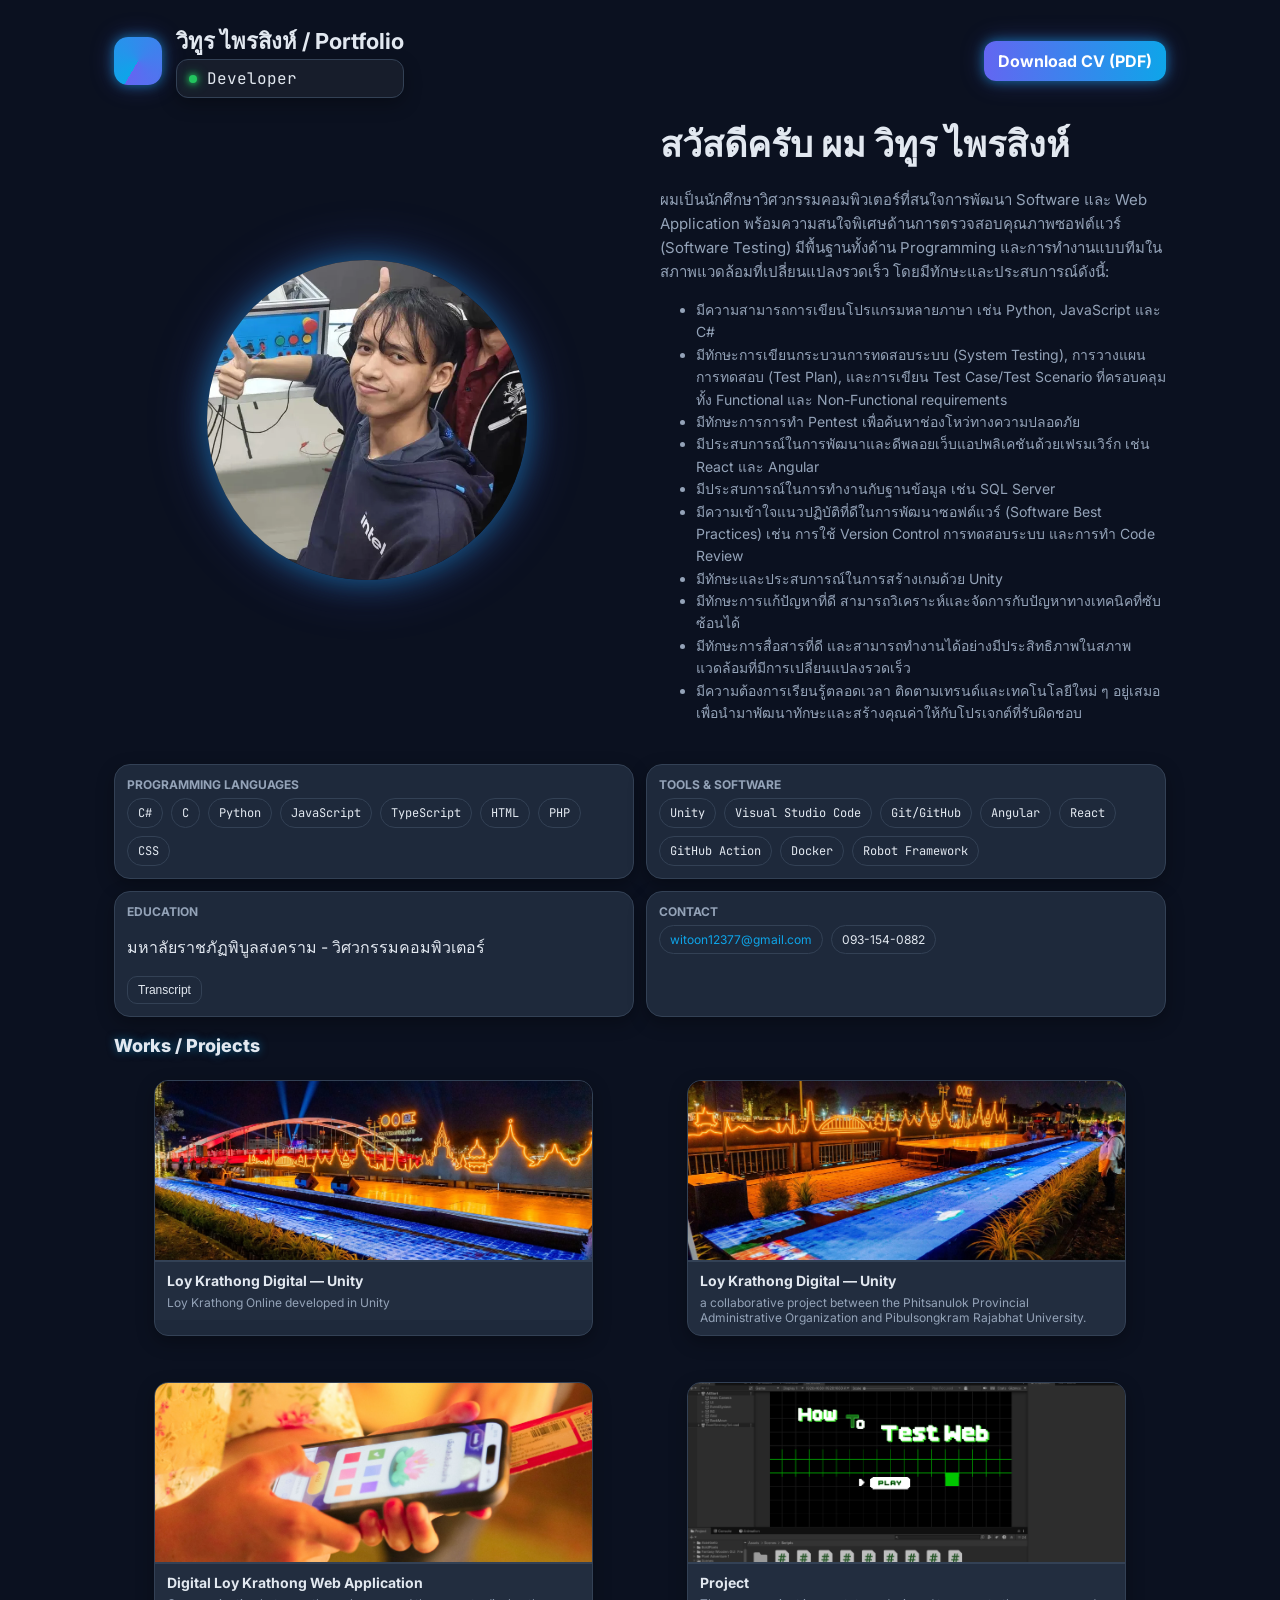
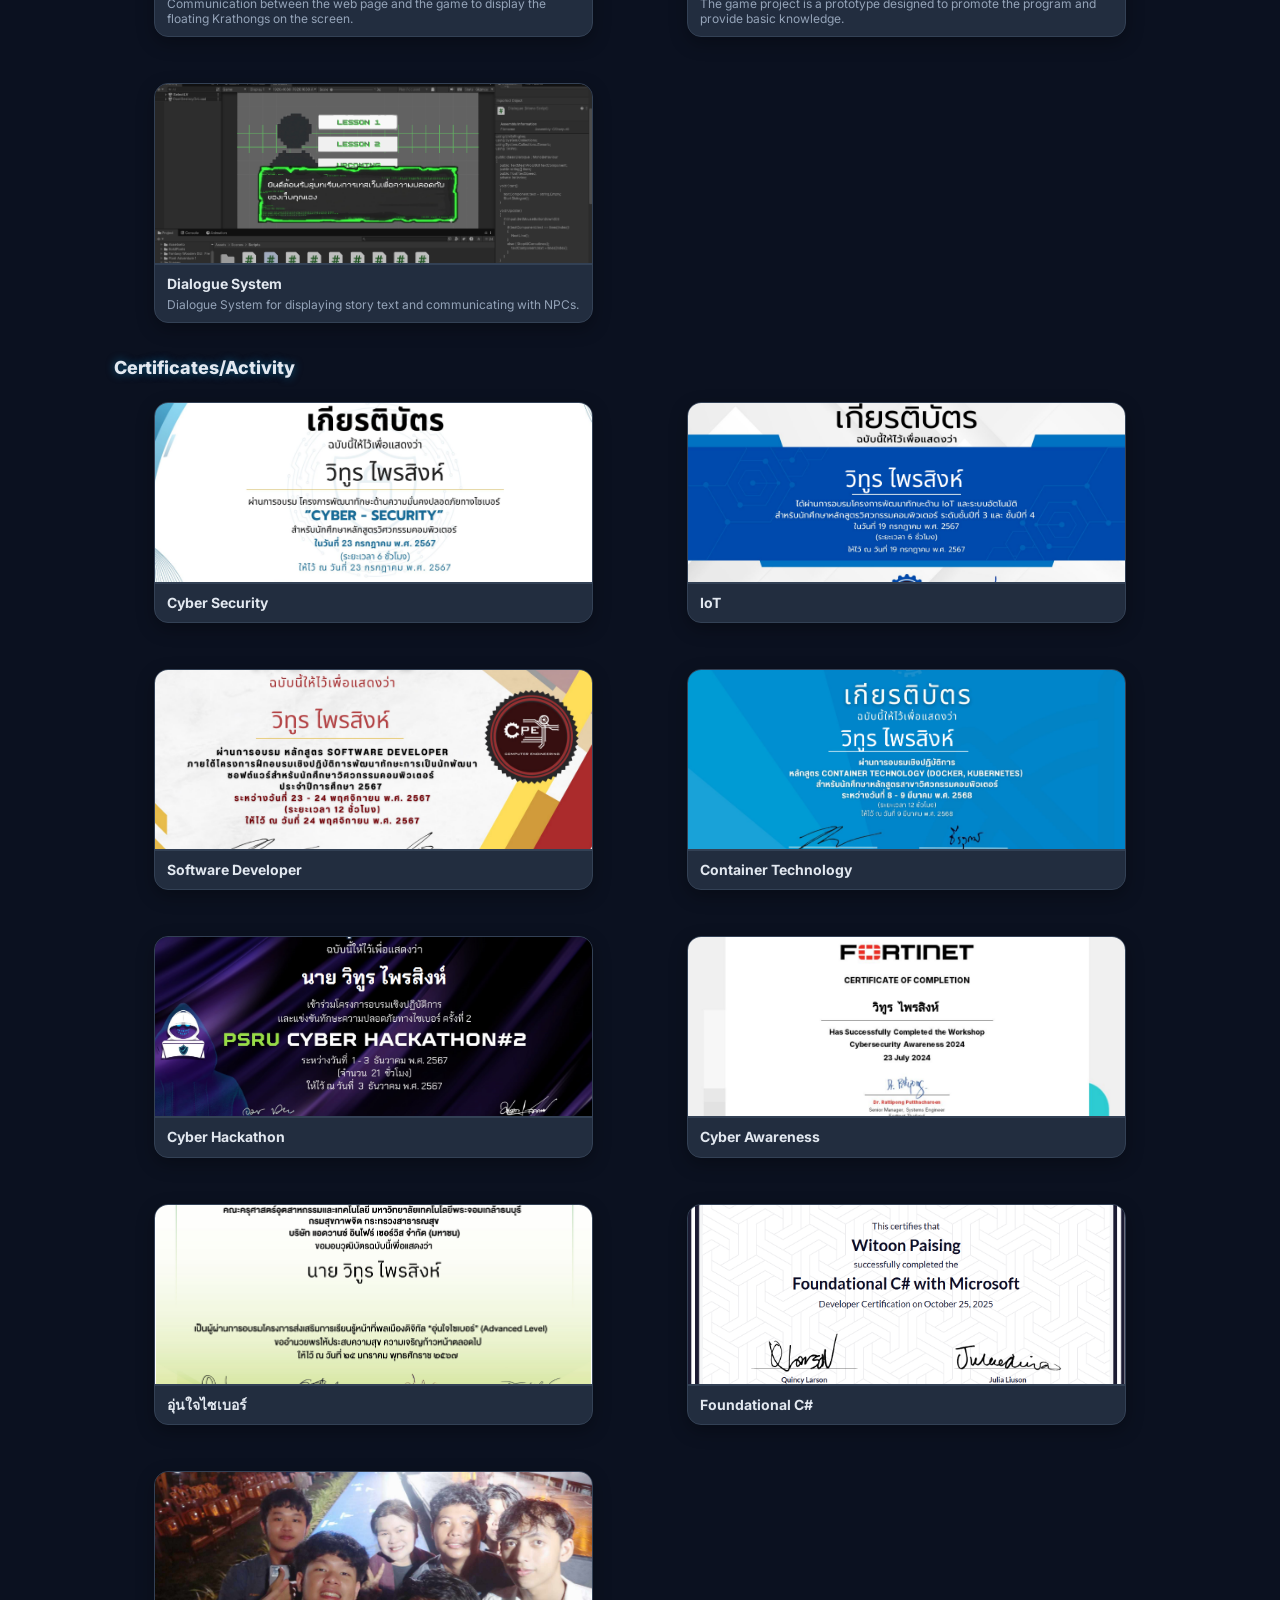
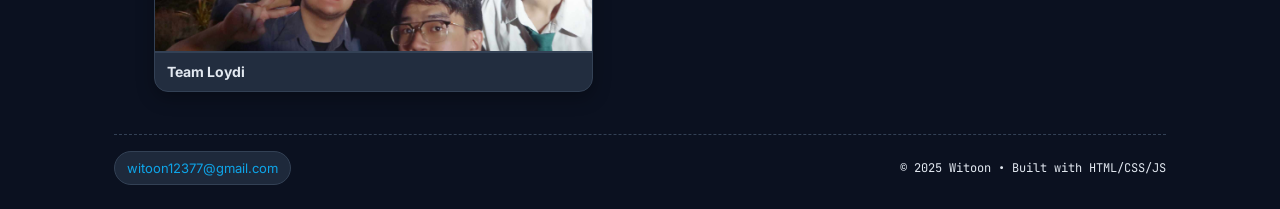
==== commit ec571d49: "WebUpdate" ====
--- a/index.html
+++ b/index.html
@@ -143,7 +143,7 @@
     <!-- INTRO PROFILE -->
     <section class="intro-section">
       <div class="intro">
-        <img src="images/Profile1.png" alt="Witoon" class="intro-photo">
+        <img src="images/Me.png" alt="Witoon" class="intro-photo">
       </div>
       <div class="intro-text">
         <h2>สวัสดีครับ ผม วิทูร ไพรสิงห์</h2>
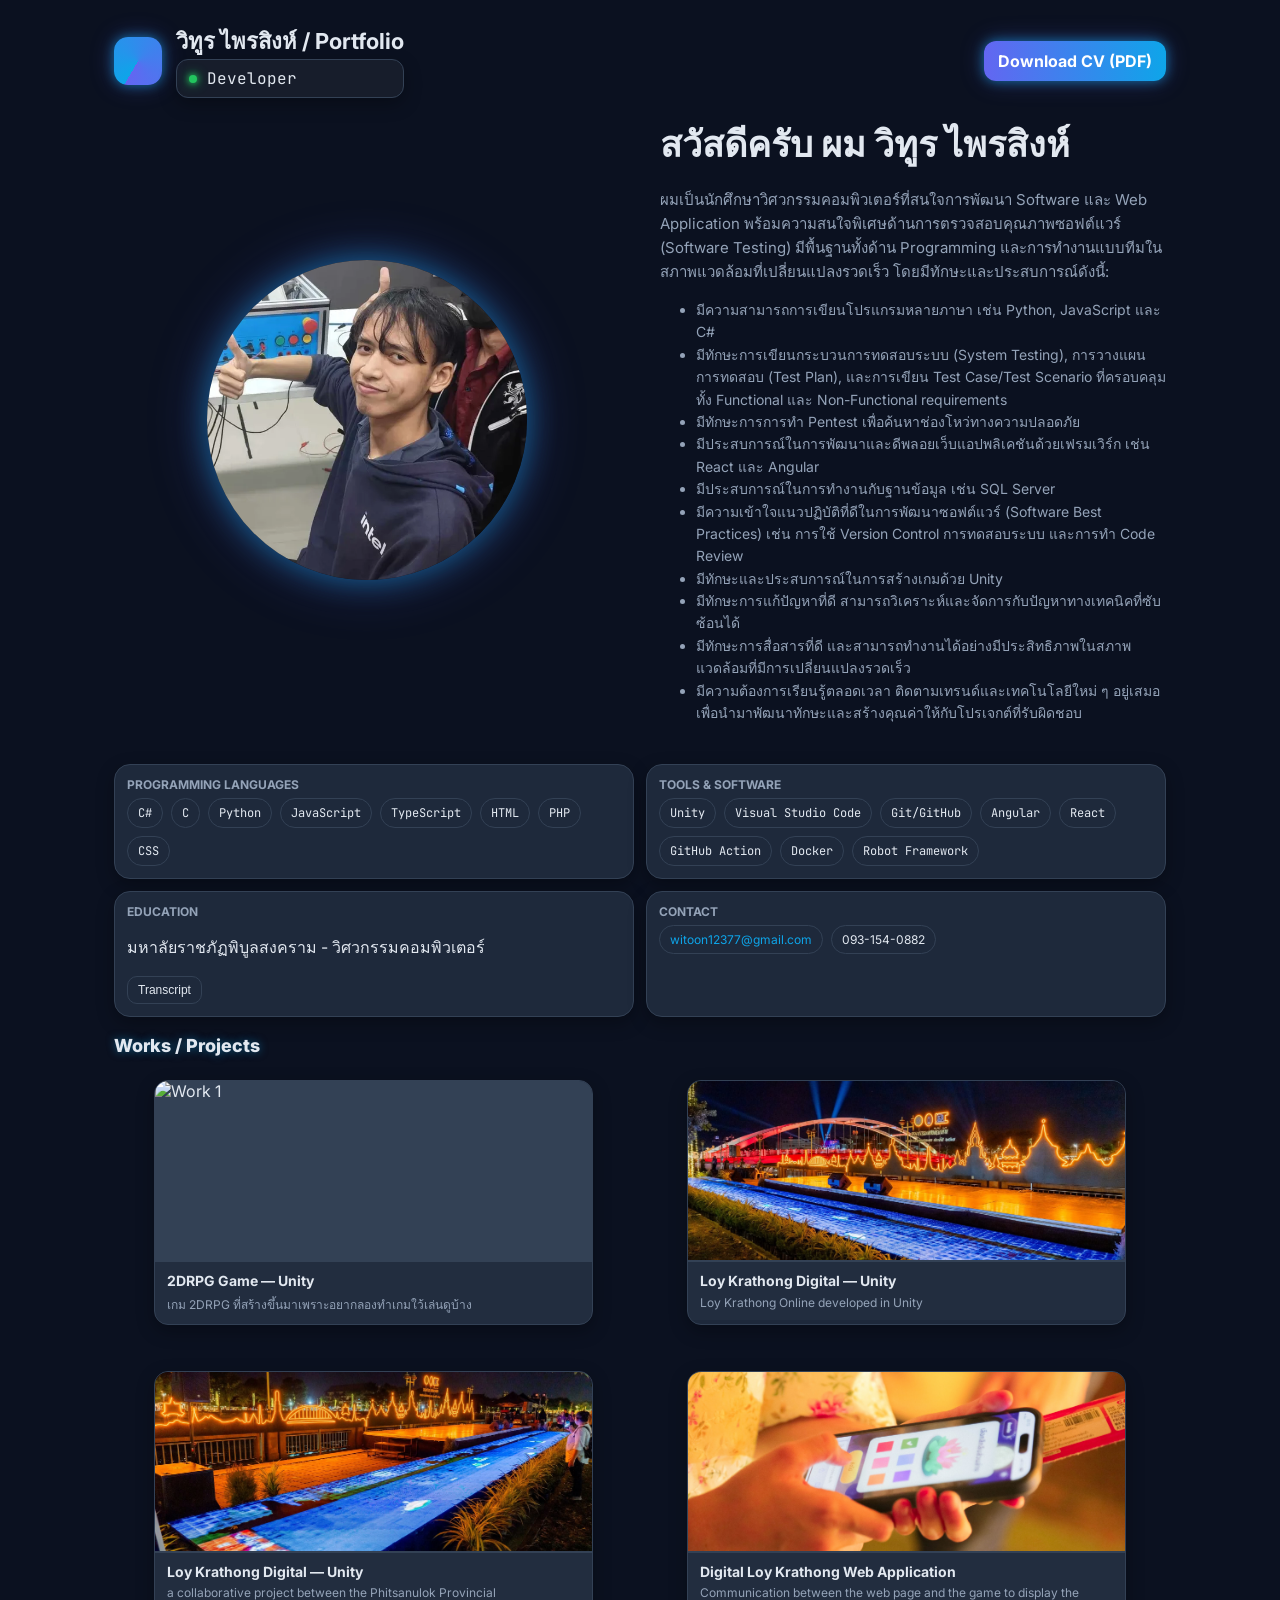
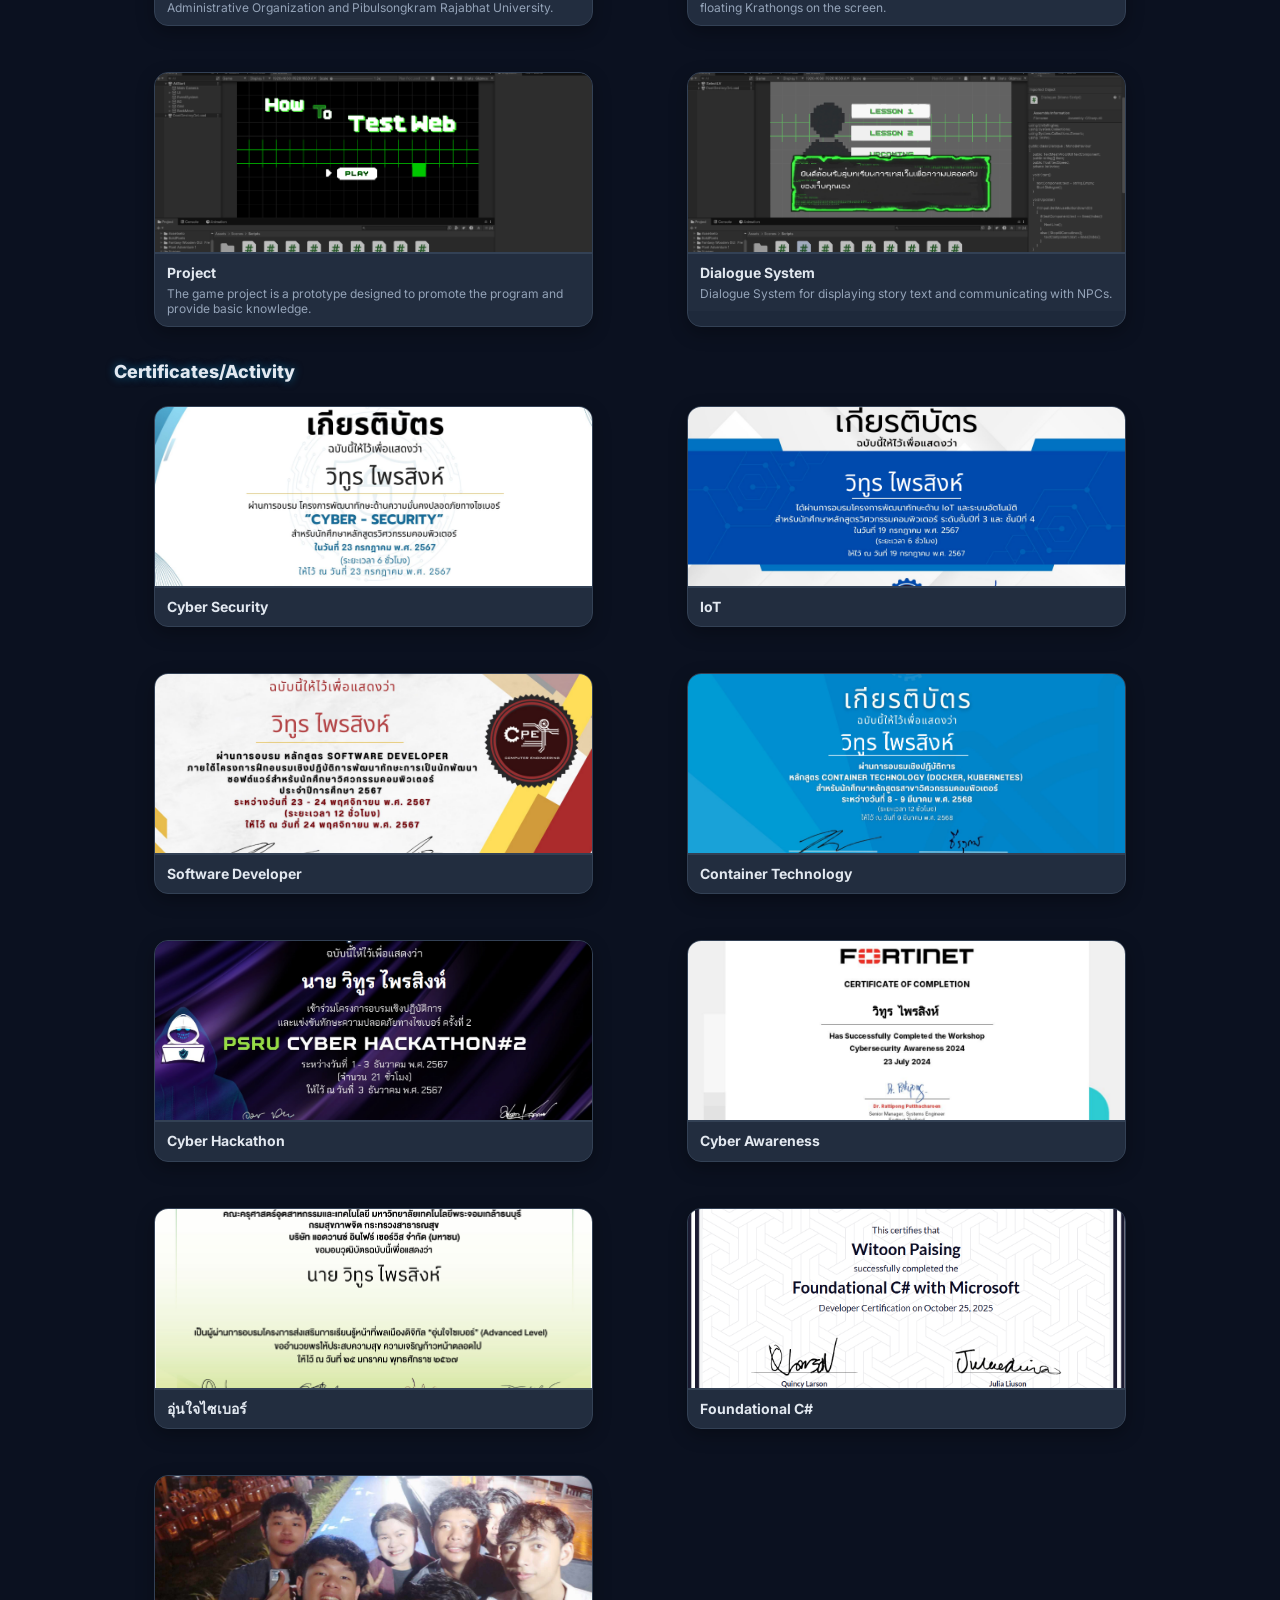
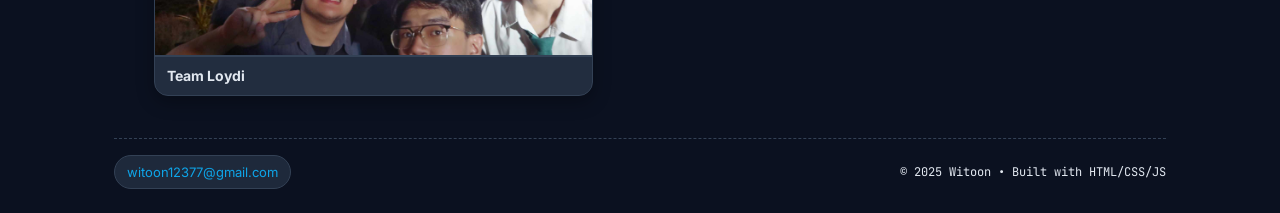
==== commit ba8afce9: "WebUpdate" ====
--- a/index.html
+++ b/index.html
@@ -214,28 +214,35 @@
     <h2 class="section-title">Works / Projects</h2>
     <section class="gallery-grid" id="works">
       <figure class="item">
-        <div class="thumb"><img src="images/work-01.jpg" alt="Work 1"/></div>
+        <div class="thumb"><img src="images/work-00.jpg" alt="Work 1"/></div>
+        <figcaption class="caption">
+          <div class="cap-title">2DRPG Game — Unity</div>
+          <div class="cap-sub">เกม 2DRPG ที่สร้างขึ้นมาเพราะอยากลองทำเกมใว้เล่นดูบ้าง</div>
+        </figcaption>
+      </figure>
+      <figure class="item">
+        <div class="thumb"><img src="images/work-01.jpg" alt="Work 2"/></div>
         <figcaption class="caption">
           <div class="cap-title">Loy Krathong Digital — Unity</div>
           <div class="cap-sub">Loy Krathong Online developed in Unity</div>
         </figcaption>
       </figure>
       <figure class="item">
-        <div class="thumb"><img src="images/work-02.jpg" alt="Work 2"/></div>
+        <div class="thumb"><img src="images/work-02.jpg" alt="Work 3"/></div>
         <figcaption class="caption">
           <div class="cap-title">Loy Krathong Digital — Unity</div>
           <div class="cap-sub">a collaborative project between the Phitsanulok Provincial Administrative Organization and Pibulsongkram Rajabhat University.</div>
         </figcaption>
       </figure>
       <figure class="item">
-        <div class="thumb"><img src="images/work-03.jpg" alt="Work 3"/></div>
+        <div class="thumb"><img src="images/work-03.jpg" alt="Work 4"/></div>
         <figcaption class="caption">
           <div class="cap-title">Digital Loy Krathong Web Application</div>
           <div class="cap-sub">Communication between the web page and the game to display the floating Krathongs on the screen.</div>
         </figcaption>
       </figure>
       <figure class="item">
-        <div class="thumb"><img src="images/work-04.png" alt="Work 4"/></div>
+        <div class="thumb"><img src="images/work-04.png" alt="Work 5"/></div>
         <figcaption class="caption">
           <div class="cap-title">Project</div>
           <div class="cap-sub">The game project is a prototype designed to promote the program and provide basic knowledge.</div>
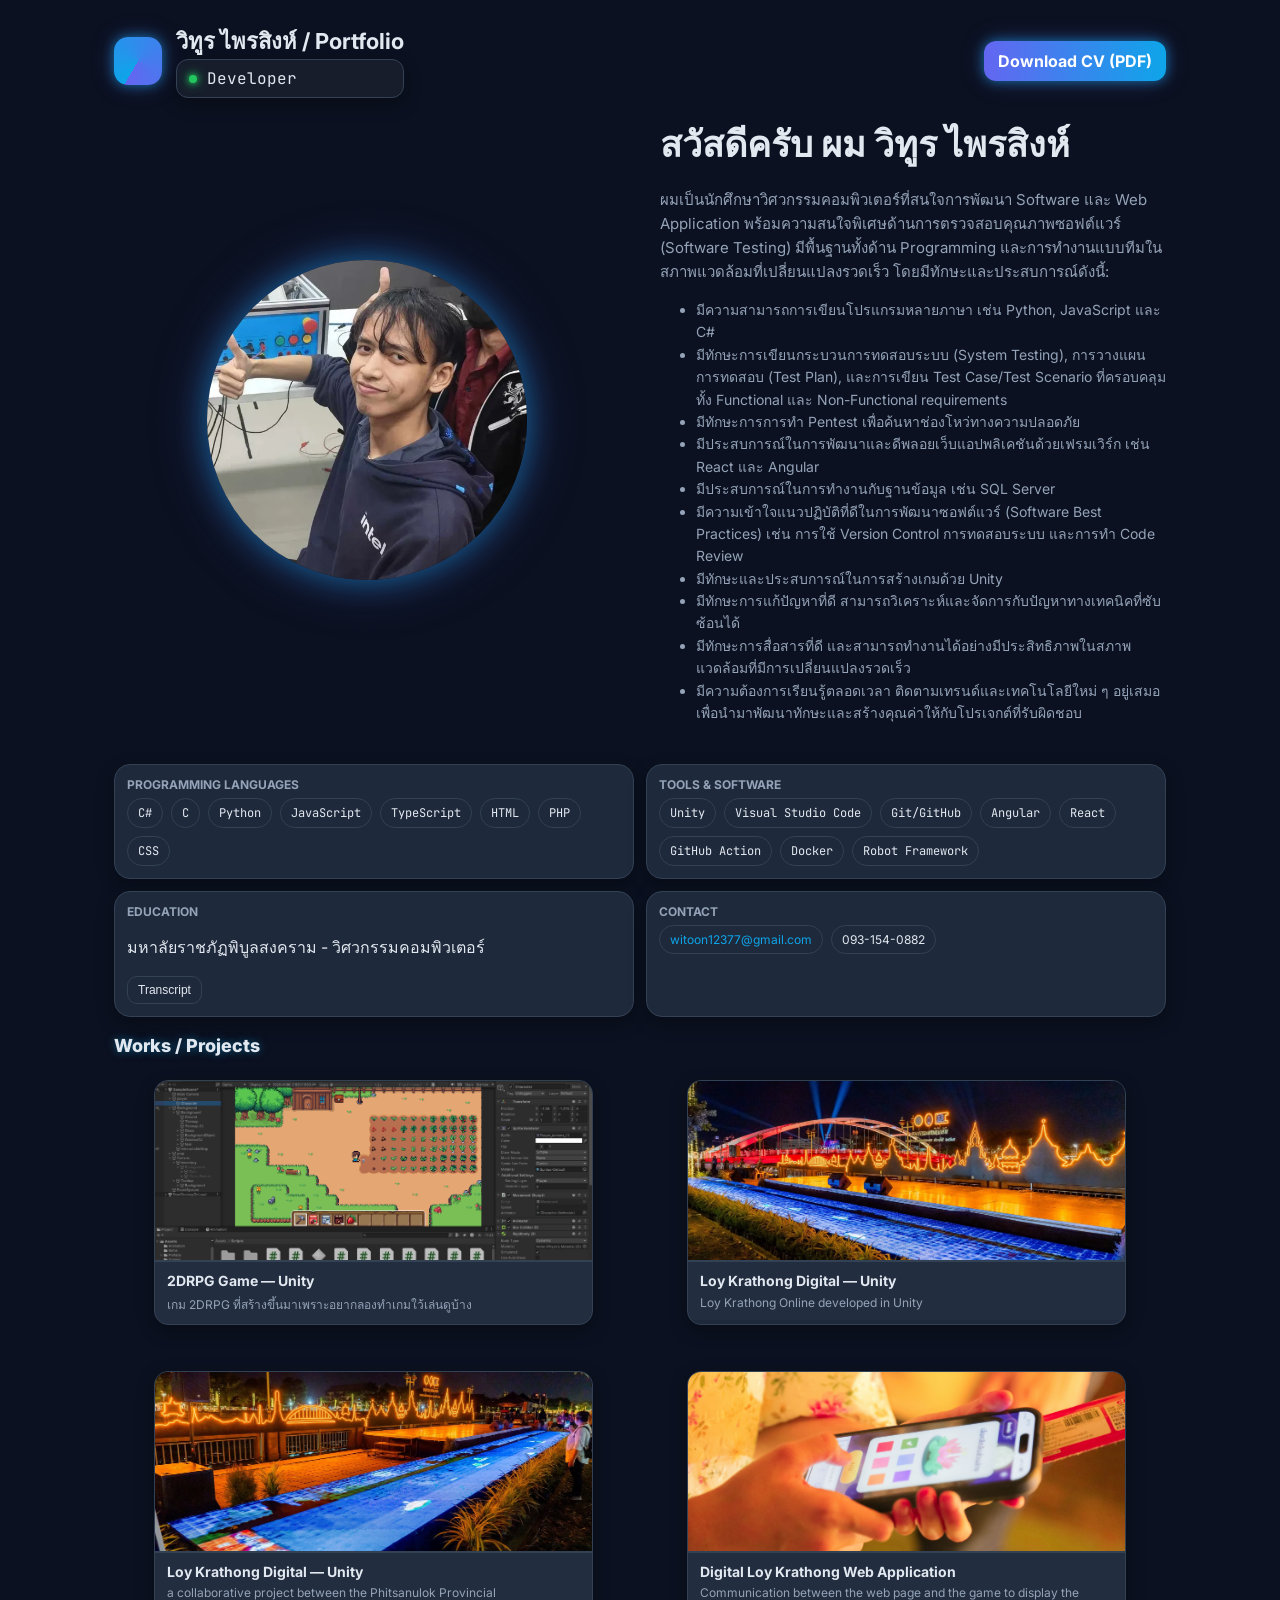
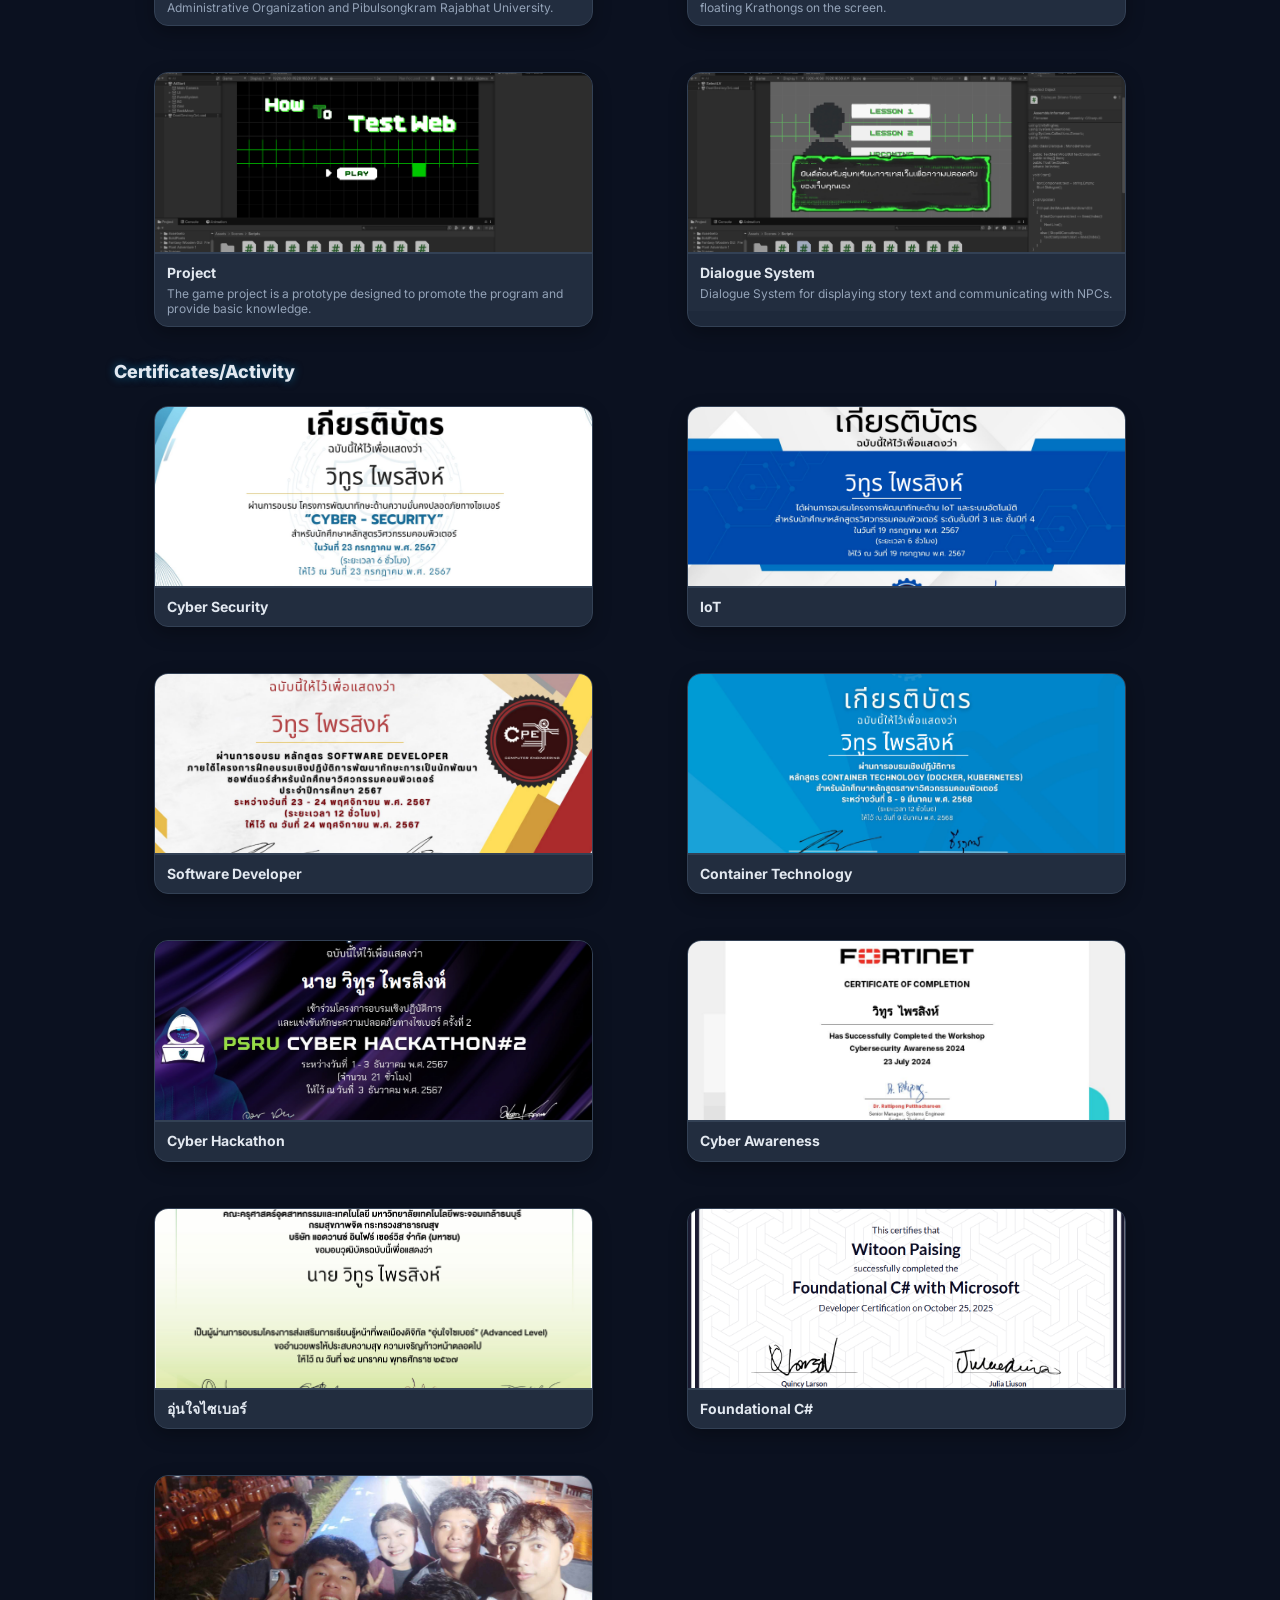
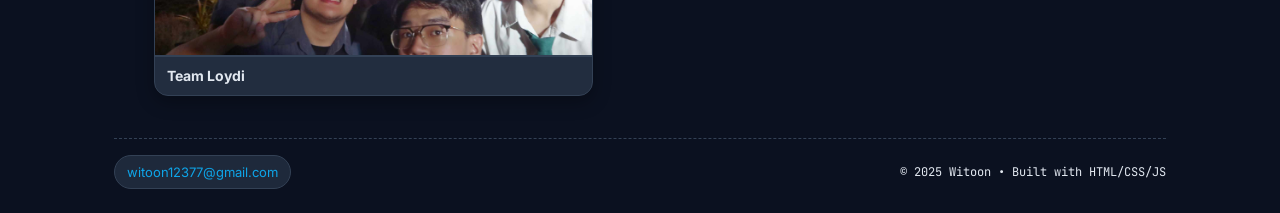
==== commit 1d9f765e: "WebUpdate" ====
--- a/index.html
+++ b/index.html
@@ -214,7 +214,7 @@
     <h2 class="section-title">Works / Projects</h2>
     <section class="gallery-grid" id="works">
       <figure class="item">
-        <div class="thumb"><img src="images/work-00.jpg" alt="Work 1"/></div>
+        <div class="thumb"><img src="images/work-00.png" alt="Work 1"/></div>
         <figcaption class="caption">
           <div class="cap-title">2DRPG Game — Unity</div>
           <div class="cap-sub">เกม 2DRPG ที่สร้างขึ้นมาเพราะอยากลองทำเกมใว้เล่นดูบ้าง</div>
